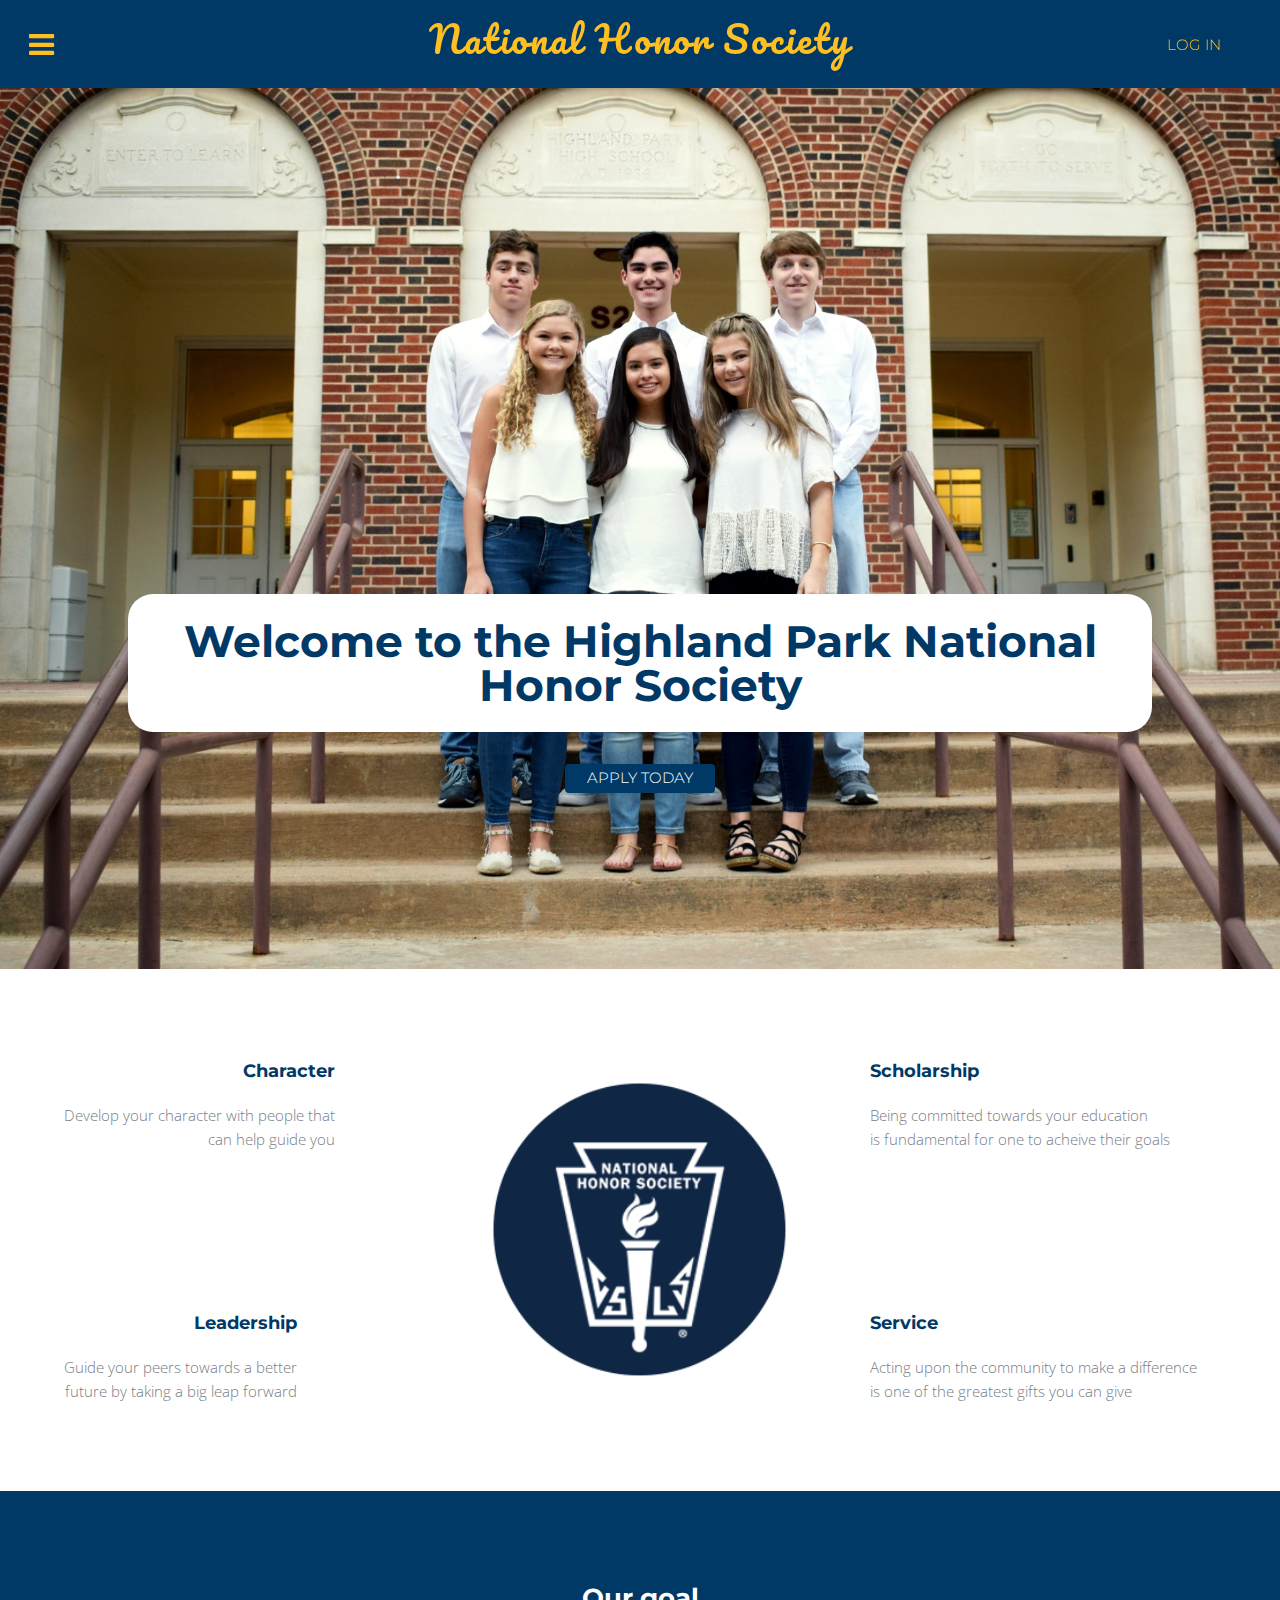
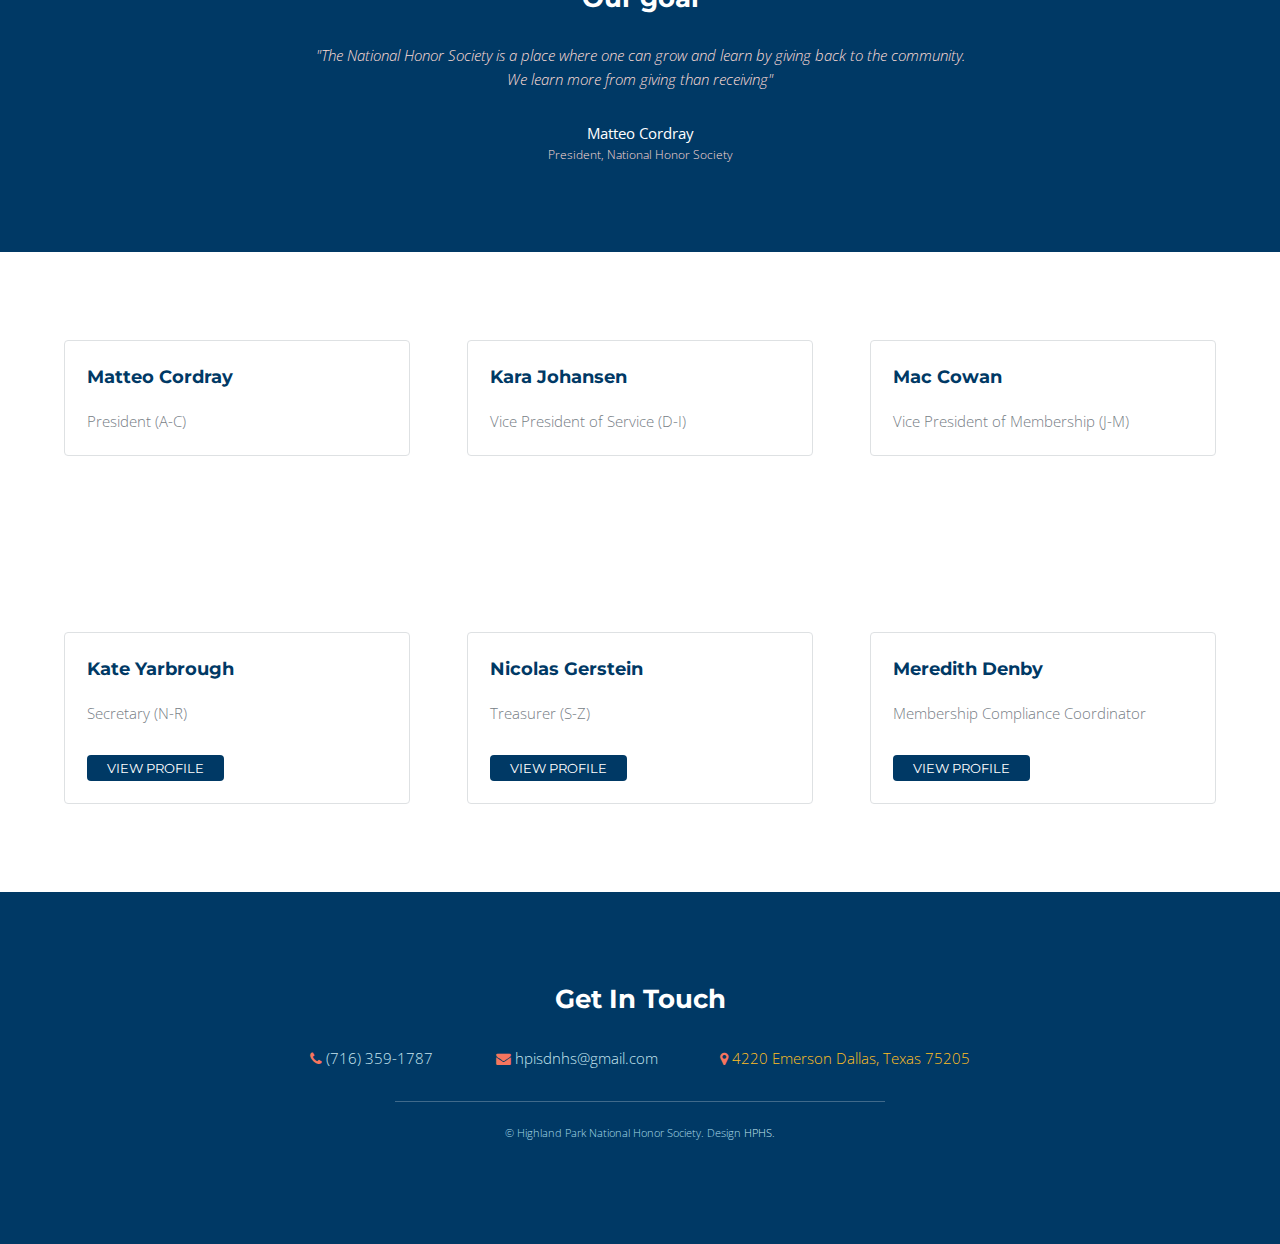
==== index.html @ ef012a4d "Button fix 2" ====
<!DOCTYPE HTML>
<!--
	Intensify by TEMPLATED
	templated.co @templatedco
	Released for free under the Creative Commons Attribution 3.0 license (templated.co/license)
-->
<html>
	<head>
		<title>HPISD NHS</title>
		<meta charset="utf-8" />
		<meta name="viewport" content="width=device-width, initial-scale=1" />
		<link rel="stylesheet" href="assets/css/main.css" />
	</head>
	<body>

		<!-- Header -->
			<header id="header">
				<nav class="left">
					<a href="#menu"><span>Menu</span></a>
				</nav>
				<a href="index.html" class="logo">National Honor Society</a>
				<nav class="right">
					<a href="#" class="button alt">Log in</a>
				</nav>
			</header>

		<!-- Menu -->
			<nav id="menu">
				<ul class="links">
					<li><a href="index.html">Home</a></li>
					<li><a href="#">Calendar</a></li>
					<li><a href="#">Forms</a></li>
					<li><a href="#">Contact</a></li>
					<li><a href="#">My Profile</a></li>
				</ul>
				<ul class="actions vertical">
					<li><a href="#" class="button fit">Login</a></li>
				</ul>
			</nav>

		<!-- Banner -->
			<section id="banner">
				<div class="content">
					<h1 id="title2">Welcome to the Highland Park National Honor Society</h1>
					<p></p>
					<ul class="actions">
						<li><a href="#one" class="button scrolly">Apply today</a></li>
					</ul>
				</div>
			</section>

		<!-- One -->
			<section id="one" class="wrapper">
				<div class="inner flex flex-3">
					<div class="flex-item left">
						<div>
							<h3>Character</h3>
							<p>Develop your character with people that<br />can help guide you</p>
						</div>
						<div>
							<h3>Leadership</h3>
							<p>Guide your peers towards a better<br /> future by taking a big leap forward</p>
						</div>
					</div>
					<div class="flex-item image fit round">
						<img src="images/logo.png" alt="logo" />
					</div>
					<div class="flex-item right">
						<div>
							<h3>Scholarship</h3>
							<p>Being committed towards your education<br /> is fundamental for one to acheive their goals</p>
						</div>
						<div>
							<h3>Service</h3>
							<p>Acting upon the community to make a difference<br /> is one of the greatest gifts you can give</p>
						</div>
					</div>
				</div>
			</section>

		<!-- Two -->
			<section id="two" class="wrapper style1 special">
				<div class="inner">
					<h2>Our goal</h2>
					<figure>
					    <blockquote>
					        "The National Honor Society is a place where one can grow and learn by giving back to the community.<br /> We learn more from giving than receiving"
					    </blockquote>
					    <footer>
					        <cite class="author">Matteo Cordray</cite>
					        <cite class="company">President, National Honor Society</cite>
					    </footer>
					</figure>
				</div>
			</section>

		<!-- Three -->
			<section id="three" class="wrapper">
				<div class="inner flex flex-3">
					<div class="flex-item box">
						<div class="image fit">
							<img src="images/Matteo.jpg" alt="" />
						</div>
						<div class="content">
							<h3>Matteo Cordray</h3>
							<p>President (A-C)</p>
						</div>
					</div>
					<div class="flex-item box">
						<div class="image fit">
							<img src="images/Kara.jpg" alt="" />
						</div>
						<div class="content">
							<h3>Kara Johansen</h3>
							<p>Vice President of Service (D-I)</p>
						</div>
					</div>
					<div class="flex-item box">
						<div class="image fit">
							<img src="images/Mac.jpg" alt="" />
						</div>
						<div class="content">
							<h3>Mac Cowan</h3>
							<p>Vice President of Membership (J-M)</p>
						</div>
					</div>
				</div>
			</section>

			<!-- Four -->
			<section id="three" class="wrapper">
				<div class="inner flex flex-3">
					<div class="flex-item box">
						<div class="image fit">
							<img src="images/Kate.jpg" alt="" />
						</div>
						<div class="content">
							<h3>Kate Yarbrough</h3>
							<p>Secretary (N-R)</p>

							<button id="myBtnKate">View profile</button>

							 <!--Modal Nick-->

								<div id="myModalKate" class="modal">
									 <!--Modal content-->
									<div class="modal-content">

										<div class="modal-header">
											<h2>Kate Yarbrough</h2>
										</div>

										<div class="modal-body">
											<img src="images/Kate.jpg" alt="" class="profilepic" />
											<p>Secretary (N-R)</p>
											<p>The Secretary is in charge of communicating between officers and members and getting the word
											 out when an event is coming up</p>
										</div>

										<div class="modal-footer">
											<ul class="actions">
												<li><span class="icon fa-phone"></span> <a href="#">(972) 741-9509</a></li>
												<li><span class="icon fa-envelope"></span> <a href="#">kate.yarbrough@stu.hpisd.org</a></li>
											</ul>
										</div>

										</div>
								</div>
						</div>
					</div>
					<div class="flex-item box">
						<div class="image fit">
							<img src="images/Nick.jpg" alt="" />
						</div>
						<div class="content">
							<h3>Nicolas Gerstein</h3>
							<p>Treasurer (S-Z)</p>

							<button id="myBtnNick">View profile</button>

							 <!--Modal Nick-->

								<div id="myModalNick" class="modal">
									 <!--Modal content-->
									<div class="modal-content">

										<div class="modal-header">
											<button id="closeNick" style="float: right;">X</button>
											<h2 style="float:left;">Nick Gerstein</h2>
										</div>

										<div class="modal-body">
											<img src="images/Nick.jpg" alt="" class="profilepic" />
											<p>Treasurer (S-Z)</p>
											<p>The Treasurer is in charge of the Spring Service Project, as well as overseeing
											 and managing the NHS chapter's budget and bank account.</p>
										</div>

										<div class="modal-footer">
											<ul class="actions">
												<li><span class="icon fa-phone"></span> <a href="#">(214) 830-7515</a></li>
												<li><span class="icon fa-envelope"></span> <a href="#">ngerstein@gmail.com</a></li>
											</ul>
										</div>

										</div>
								</div>
						</div>
					</div>
					<div class="flex-item box">
						<div class="image fit">
							<img src="images/Meredith.jpg" alt=""/>
						</div>
						<div class="content">
							<h3>Meredith Denby</a></h3>
							<p>Membership Compliance Coordinator</p>
							<button id="myBtnMer">View profile</button>

							<!-- Modal Meredith -->

								<div id="myModalMer" class="modal">
									<!-- Modal content -->
									<div class="modal-content">

										<div class="modal-header">
											<h2>Meredith Denby</h2>
										</div>

										<div class="modal-body">
											<img src="images/Meredith.jpg" alt="" class="profilepic" />
											<p>Membership Compliance Coordinator</p>
											<p>The Treasurer is in charge of the Spring Service Project, as well as overseeing
											 and managing the NHS chapter's budget and bank account.</p>
										</div>

										<div class="modal-footer">
											<ul class="actions">
												<li><span class="icon fa-phone"></span> <a href="#">(214) 830-7515</a></li>
												<li><span class="icon fa-envelope"></span> <a href="#">ngerstein@gmail.com</a></li>
											</ul>
										</div>

										</div>
								</div>
						</div>
					</div>
				</div>
			</section>

		<!-- Footer -->
			<footer id="footer">
				<div class="inner">
					<h2>Get In Touch</h2>
					<ul class="actions">
						<li><span class="icon fa-phone"></span> <a href="#">(716) 359-1787</a></li>
						<li><span class="icon fa-envelope"></span> <a href="mailto:hpisdnhs@gmail.com">hpisdnhs@gmail.com</a></li>
						<li><span class="icon fa-map-marker"></span> 4220 Emerson  Dallas, Texas  75205</li>
					</ul>
				</div>
				<div class="copyright">
					&copy; Highland Park National Honor Society. Design <a href="https://hs.hpisd.org">HPHS</a>.
				</div>
			</footer>

		<!-- Scripts -->
			<script src="assets/js/jquery.min.js"></script>
			<script src="assets/js/jquery.scrolly.min.js"></script>
			<script src="assets/js/skel.min.js"></script>
			<script src="assets/js/util.js"></script>
			<script src="assets/js/main.js"></script>
			<script src="assets/js/button.js"></script>


	</body>
</html>
---- assets/css/main.css ----
@charset "UTF-8";
@import url(font-awesome.min.css);
@import "https://fonts.googleapis.com/css?family=Montserrat:700|Open+Sans:300,400|Pacifico";

/*
	Intensify by TEMPLATED
	templated.co @templatedco
	Released for free under the Creative Commons Attribution 3.0 license (templated.co/license)
*/

/* Reset */

	html, body, div, span, applet, object, iframe, h1, h2, h3, h4, h5, h6, p, blockquote, pre, a, abbr, acronym, address, big, cite, code, del, dfn, em, img, ins, kbd, q, s, samp, small, strike, strong, sub, sup, tt, var, b, u, i, center, dl, dt, dd, ol, ul, li, fieldset, form, label, legend, table, caption, tbody, tfoot, thead, tr, th, td, article, aside, canvas, details, embed, figure, figcaption, footer, header, hgroup, menu, nav, output, ruby, section, summary, time, mark, audio, video {
		margin: 0;
		padding: 0;
		border: 0;
		font-size: 100%;
		font: inherit;
		vertical-align: baseline;
	}

	article, aside, details, figcaption, figure, footer, header, hgroup, menu, nav, section {
		display: block;
	}

	body {
		line-height: 1;
	}

	ol, ul {
		list-style: none;
	}

	blockquote, q {
		quotes: none;
	}

	blockquote:before, blockquote:after, q:before, q:after {
		content: '';
		content: none;
	}

	table {
		border-collapse: collapse;
		border-spacing: 0;
	}

	body {
		-webkit-text-size-adjust: none;
	}

/* Box Model */

	*, *:before, *:after {
		-moz-box-sizing: border-box;
		-webkit-box-sizing: border-box;
		box-sizing: border-box;
	}

/* Containers */

	.container {
		margin-left: auto;
		margin-right: auto;
	}

	.container.\31 25\25 {
		width: 100%;
		max-width: 100em;
		min-width: 80em;
	}

	.container.\37 5\25 {
		width: 60em;
	}

	.container.\35 0\25 {
		width: 40em;
	}

	.container.\32 5\25 {
		width: 20em;
	}

	.container {
		width: 80em;
	}

	@media screen and (max-width: 1680px) {

		.container.\31 25\25 {
			width: 100%;
			max-width: 100em;
			min-width: 80em;
		}

		.container.\37 5\25 {
			width: 60em;
		}

		.container.\35 0\25 {
			width: 40em;
		}

		.container.\32 5\25 {
			width: 20em;
		}

		.container {
			width: 80em;
		}

	}

	@media screen and (max-width: 1280px) {

		.container.\31 25\25 {
			width: 100%;
			max-width: 81.25em;
			min-width: 65em;
		}

		.container.\37 5\25 {
			width: 48.75em;
		}

		.container.\35 0\25 {
			width: 32.5em;
		}

		.container.\32 5\25 {
			width: 16.25em;
		}

		.container {
			width: 65em;
		}

	}

	@media screen and (max-width: 980px) {

		.container.\31 25\25 {
			width: 100%;
			max-width: 112.5%;
			min-width: 90%;
		}

		.container.\37 5\25 {
			width: 67.5%;
		}

		.container.\35 0\25 {
			width: 45%;
		}

		.container.\32 5\25 {
			width: 22.5%;
		}

		.container {
			width: 90%;
		}

	}

	@media screen and (max-width: 736px) {

		.container.\31 25\25 {
			width: 100%;
			max-width: 112.5%;
			min-width: 90%;
		}

		.container.\37 5\25 {
			width: 67.5%;
		}

		.container.\35 0\25 {
			width: 45%;
		}

		.container.\32 5\25 {
			width: 22.5%;
		}

		.container {
			width: 90% !important;
		}

	}

	@media screen and (max-width: 480px) {

		.container.\31 25\25 {
			width: 100%;
			max-width: 112.5%;
			min-width: 90%;
		}

		.container.\37 5\25 {
			width: 67.5%;
		}

		.container.\35 0\25 {
			width: 45%;
		}

		.container.\32 5\25 {
			width: 22.5%;
		}

		.container {
			width: 90% !important;
		}

	}

/* Grid */

	.row {
		border-bottom: solid 1px transparent;
		-moz-box-sizing: border-box;
		-webkit-box-sizing: border-box;
		box-sizing: border-box;
	}

	.row > * {
		float: left;
		-moz-box-sizing: border-box;
		-webkit-box-sizing: border-box;
		box-sizing: border-box;
	}

	.row:after, .row:before {
		content: '';
		display: block;
		clear: both;
		height: 0;
	}

	.row.uniform > * > :first-child {
		margin-top: 0;
	}

	.row.uniform > * > :last-child {
		margin-bottom: 0;
	}

	.row.\30 \25 > * {
		padding: 0 0 0 0em;
	}

	.row.\30 \25 {
		margin: 0 0 -1px 0em;
	}

	.row.uniform.\30 \25 > * {
		padding: 0em 0 0 0em;
	}

	.row.uniform.\30 \25 {
		margin: 0em 0 -1px 0em;
	}

	.row > * {
		padding: 0 0 0 2em;
	}

	.row {
		margin: 0 0 -1px -2em;
	}

	.row.uniform > * {
		padding: 2em 0 0 2em;
	}

	.row.uniform {
		margin: -2em 0 -1px -2em;
	}

	.row.\32 00\25 > * {
		padding: 0 0 0 4em;
	}

	.row.\32 00\25 {
		margin: 0 0 -1px -4em;
	}

	.row.uniform.\32 00\25 > * {
		padding: 4em 0 0 4em;
	}

	.row.uniform.\32 00\25 {
		margin: -4em 0 -1px -4em;
	}

	.row.\31 50\25 > * {
		padding: 0 0 0 3em;
	}

	.row.\31 50\25 {
		margin: 0 0 -1px -3em;
	}

	.row.uniform.\31 50\25 > * {
		padding: 3em 0 0 3em;
	}

	.row.uniform.\31 50\25 {
		margin: -3em 0 -1px -3em;
	}

	.row.\35 0\25 > * {
		padding: 0 0 0 1em;
	}

	.row.\35 0\25 {
		margin: 0 0 -1px -1em;
	}

	.row.uniform.\35 0\25 > * {
		padding: 1em 0 0 1em;
	}

	.row.uniform.\35 0\25 {
		margin: -1em 0 -1px -1em;
	}

	.row.\32 5\25 > * {
		padding: 0 0 0 0.5em;
	}

	.row.\32 5\25 {
		margin: 0 0 -1px -0.5em;
	}

	.row.uniform.\32 5\25 > * {
		padding: 0.5em 0 0 0.5em;
	}

	.row.uniform.\32 5\25 {
		margin: -0.5em 0 -1px -0.5em;
	}

	.\31 2u, .\31 2u\24 {
		width: 100%;
		clear: none;
		margin-left: 0;
	}

	.\31 1u, .\31 1u\24 {
		width: 91.6666666667%;
		clear: none;
		margin-left: 0;
	}

	.\31 0u, .\31 0u\24 {
		width: 83.3333333333%;
		clear: none;
		margin-left: 0;
	}

	.\39 u, .\39 u\24 {
		width: 75%;
		clear: none;
		margin-left: 0;
	}

	.\38 u, .\38 u\24 {
		width: 66.6666666667%;
		clear: none;
		margin-left: 0;
	}

	.\37 u, .\37 u\24 {
		width: 58.3333333333%;
		clear: none;
		margin-left: 0;
	}

	.\36 u, .\36 u\24 {
		width: 50%;
		clear: none;
		margin-left: 0;
	}

	.\35 u, .\35 u\24 {
		width: 41.6666666667%;
		clear: none;
		margin-left: 0;
	}

	.\34 u, .\34 u\24 {
		width: 33.3333333333%;
		clear: none;
		margin-left: 0;
	}

	.\33 u, .\33 u\24 {
		width: 25%;
		clear: none;
		margin-left: 0;
	}

	.\32 u, .\32 u\24 {
		width: 16.6666666667%;
		clear: none;
		margin-left: 0;
	}

	.\31 u, .\31 u\24 {
		width: 8.3333333333%;
		clear: none;
		margin-left: 0;
	}

	.\31 2u\24 + *,
	.\31 1u\24 + *,
	.\31 0u\24 + *,
	.\39 u\24 + *,
	.\38 u\24 + *,
	.\37 u\24 + *,
	.\36 u\24 + *,
	.\35 u\24 + *,
	.\34 u\24 + *,
	.\33 u\24 + *,
	.\32 u\24 + *,
	.\31 u\24 + * {
		clear: left;
	}

	.\-11u {
		margin-left: 91.66667%;
	}

	.\-10u {
		margin-left: 83.33333%;
	}

	.\-9u {
		margin-left: 75%;
	}

	.\-8u {
		margin-left: 66.66667%;
	}

	.\-7u {
		margin-left: 58.33333%;
	}

	.\-6u {
		margin-left: 50%;
	}

	.\-5u {
		margin-left: 41.66667%;
	}

	.\-4u {
		margin-left: 33.33333%;
	}

	.\-3u {
		margin-left: 25%;
	}

	.\-2u {
		margin-left: 16.66667%;
	}

	.\-1u {
		margin-left: 8.33333%;
	}

	@media screen and (max-width: 1680px) {

		.row > * {
			padding: 0 0 0 2em;
		}

		.row {
			margin: 0 0 -1px -2em;
		}

		.row.uniform > * {
			padding: 2em 0 0 2em;
		}

		.row.uniform {
			margin: -2em 0 -1px -2em;
		}

		.row.\32 00\25 > * {
			padding: 0 0 0 4em;
		}

		.row.\32 00\25 {
			margin: 0 0 -1px -4em;
		}

		.row.uniform.\32 00\25 > * {
			padding: 4em 0 0 4em;
		}

		.row.uniform.\32 00\25 {
			margin: -4em 0 -1px -4em;
		}

		.row.\31 50\25 > * {
			padding: 0 0 0 3em;
		}

		.row.\31 50\25 {
			margin: 0 0 -1px -3em;
		}

		.row.uniform.\31 50\25 > * {
			padding: 3em 0 0 3em;
		}

		.row.uniform.\31 50\25 {
			margin: -3em 0 -1px -3em;
		}

		.row.\35 0\25 > * {
			padding: 0 0 0 1em;
		}

		.row.\35 0\25 {
			margin: 0 0 -1px -1em;
		}

		.row.uniform.\35 0\25 > * {
			padding: 1em 0 0 1em;
		}

		.row.uniform.\35 0\25 {
			margin: -1em 0 -1px -1em;
		}

		.row.\32 5\25 > * {
			padding: 0 0 0 0.5em;
		}

		.row.\32 5\25 {
			margin: 0 0 -1px -0.5em;
		}

		.row.uniform.\32 5\25 > * {
			padding: 0.5em 0 0 0.5em;
		}

		.row.uniform.\32 5\25 {
			margin: -0.5em 0 -1px -0.5em;
		}

		.\31 2u\28xlarge\29, .\31 2u\24\28xlarge\29 {
			width: 100%;
			clear: none;
			margin-left: 0;
		}

		.\31 1u\28xlarge\29, .\31 1u\24\28xlarge\29 {
			width: 91.6666666667%;
			clear: none;
			margin-left: 0;
		}

		.\31 0u\28xlarge\29, .\31 0u\24\28xlarge\29 {
			width: 83.3333333333%;
			clear: none;
			margin-left: 0;
		}

		.\39 u\28xlarge\29, .\39 u\24\28xlarge\29 {
			width: 75%;
			clear: none;
			margin-left: 0;
		}

		.\38 u\28xlarge\29, .\38 u\24\28xlarge\29 {
			width: 66.6666666667%;
			clear: none;
			margin-left: 0;
		}

		.\37 u\28xlarge\29, .\37 u\24\28xlarge\29 {
			width: 58.3333333333%;
			clear: none;
			margin-left: 0;
		}

		.\36 u\28xlarge\29, .\36 u\24\28xlarge\29 {
			width: 50%;
			clear: none;
			margin-left: 0;
		}

		.\35 u\28xlarge\29, .\35 u\24\28xlarge\29 {
			width: 41.6666666667%;
			clear: none;
			margin-left: 0;
		}

		.\34 u\28xlarge\29, .\34 u\24\28xlarge\29 {
			width: 33.3333333333%;
			clear: none;
			margin-left: 0;
		}

		.\33 u\28xlarge\29, .\33 u\24\28xlarge\29 {
			width: 25%;
			clear: none;
			margin-left: 0;
		}

		.\32 u\28xlarge\29, .\32 u\24\28xlarge\29 {
			width: 16.6666666667%;
			clear: none;
			margin-left: 0;
		}

		.\31 u\28xlarge\29, .\31 u\24\28xlarge\29 {
			width: 8.3333333333%;
			clear: none;
			margin-left: 0;
		}

		.\31 2u\24\28xlarge\29 + *,
		.\31 1u\24\28xlarge\29 + *,
		.\31 0u\24\28xlarge\29 + *,
		.\39 u\24\28xlarge\29 + *,
		.\38 u\24\28xlarge\29 + *,
		.\37 u\24\28xlarge\29 + *,
		.\36 u\24\28xlarge\29 + *,
		.\35 u\24\28xlarge\29 + *,
		.\34 u\24\28xlarge\29 + *,
		.\33 u\24\28xlarge\29 + *,
		.\32 u\24\28xlarge\29 + *,
		.\31 u\24\28xlarge\29 + * {
			clear: left;
		}

		.\-11u\28xlarge\29 {
			margin-left: 91.66667%;
		}

		.\-10u\28xlarge\29 {
			margin-left: 83.33333%;
		}

		.\-9u\28xlarge\29 {
			margin-left: 75%;
		}

		.\-8u\28xlarge\29 {
			margin-left: 66.66667%;
		}

		.\-7u\28xlarge\29 {
			margin-left: 58.33333%;
		}

		.\-6u\28xlarge\29 {
			margin-left: 50%;
		}

		.\-5u\28xlarge\29 {
			margin-left: 41.66667%;
		}

		.\-4u\28xlarge\29 {
			margin-left: 33.33333%;
		}

		.\-3u\28xlarge\29 {
			margin-left: 25%;
		}

		.\-2u\28xlarge\29 {
			margin-left: 16.66667%;
		}

		.\-1u\28xlarge\29 {
			margin-left: 8.33333%;
		}

	}

	@media screen and (max-width: 1280px) {

		.row > * {
			padding: 0 0 0 1.5em;
		}

		.row {
			margin: 0 0 -1px -1.5em;
		}

		.row.uniform > * {
			padding: 1.5em 0 0 1.5em;
		}

		.row.uniform {
			margin: -1.5em 0 -1px -1.5em;
		}

		.row.\32 00\25 > * {
			padding: 0 0 0 3em;
		}

		.row.\32 00\25 {
			margin: 0 0 -1px -3em;
		}

		.row.uniform.\32 00\25 > * {
			padding: 3em 0 0 3em;
		}

		.row.uniform.\32 00\25 {
			margin: -3em 0 -1px -3em;
		}

		.row.\31 50\25 > * {
			padding: 0 0 0 2.25em;
		}

		.row.\31 50\25 {
			margin: 0 0 -1px -2.25em;
		}

		.row.uniform.\31 50\25 > * {
			padding: 2.25em 0 0 2.25em;
		}

		.row.uniform.\31 50\25 {
			margin: -2.25em 0 -1px -2.25em;
		}

		.row.\35 0\25 > * {
			padding: 0 0 0 0.75em;
		}

		.row.\35 0\25 {
			margin: 0 0 -1px -0.75em;
		}

		.row.uniform.\35 0\25 > * {
			padding: 0.75em 0 0 0.75em;
		}

		.row.uniform.\35 0\25 {
			margin: -0.75em 0 -1px -0.75em;
		}

		.row.\32 5\25 > * {
			padding: 0 0 0 0.375em;
		}

		.row.\32 5\25 {
			margin: 0 0 -1px -0.375em;
		}

		.row.uniform.\32 5\25 > * {
			padding: 0.375em 0 0 0.375em;
		}

		.row.uniform.\32 5\25 {
			margin: -0.375em 0 -1px -0.375em;
		}

		.\31 2u\28large\29, .\31 2u\24\28large\29 {
			width: 100%;
			clear: none;
			margin-left: 0;
		}

		.\31 1u\28large\29, .\31 1u\24\28large\29 {
			width: 91.6666666667%;
			clear: none;
			margin-left: 0;
		}

		.\31 0u\28large\29, .\31 0u\24\28large\29 {
			width: 83.3333333333%;
			clear: none;
			margin-left: 0;
		}

		.\39 u\28large\29, .\39 u\24\28large\29 {
			width: 75%;
			clear: none;
			margin-left: 0;
		}

		.\38 u\28large\29, .\38 u\24\28large\29 {
			width: 66.6666666667%;
			clear: none;
			margin-left: 0;
		}

		.\37 u\28large\29, .\37 u\24\28large\29 {
			width: 58.3333333333%;
			clear: none;
			margin-left: 0;
		}

		.\36 u\28large\29, .\36 u\24\28large\29 {
			width: 50%;
			clear: none;
			margin-left: 0;
		}

		.\35 u\28large\29, .\35 u\24\28large\29 {
			width: 41.6666666667%;
			clear: none;
			margin-left: 0;
		}

		.\34 u\28large\29, .\34 u\24\28large\29 {
			width: 33.3333333333%;
			clear: none;
			margin-left: 0;
		}

		.\33 u\28large\29, .\33 u\24\28large\29 {
			width: 25%;
			clear: none;
			margin-left: 0;
		}

		.\32 u\28large\29, .\32 u\24\28large\29 {
			width: 16.6666666667%;
			clear: none;
			margin-left: 0;
		}

		.\31 u\28large\29, .\31 u\24\28large\29 {
			width: 8.3333333333%;
			clear: none;
			margin-left: 0;
		}

		.\31 2u\24\28large\29 + *,
		.\31 1u\24\28large\29 + *,
		.\31 0u\24\28large\29 + *,
		.\39 u\24\28large\29 + *,
		.\38 u\24\28large\29 + *,
		.\37 u\24\28large\29 + *,
		.\36 u\24\28large\29 + *,
		.\35 u\24\28large\29 + *,
		.\34 u\24\28large\29 + *,
		.\33 u\24\28large\29 + *,
		.\32 u\24\28large\29 + *,
		.\31 u\24\28large\29 + * {
			clear: left;
		}

		.\-11u\28large\29 {
			margin-left: 91.66667%;
		}

		.\-10u\28large\29 {
			margin-left: 83.33333%;
		}

		.\-9u\28large\29 {
			margin-left: 75%;
		}

		.\-8u\28large\29 {
			margin-left: 66.66667%;
		}

		.\-7u\28large\29 {
			margin-left: 58.33333%;
		}

		.\-6u\28large\29 {
			margin-left: 50%;
		}

		.\-5u\28large\29 {
			margin-left: 41.66667%;
		}

		.\-4u\28large\29 {
			margin-left: 33.33333%;
		}

		.\-3u\28large\29 {
			margin-left: 25%;
		}

		.\-2u\28large\29 {
			margin-left: 16.66667%;
		}

		.\-1u\28large\29 {
			margin-left: 8.33333%;
		}

	}

	@media screen and (max-width: 980px) {

		.row > * {
			padding: 0 0 0 1.5em;
		}

		.row {
			margin: 0 0 -1px -1.5em;
		}

		.row.uniform > * {
			padding: 1.5em 0 0 1.5em;
		}

		.row.uniform {
			margin: -1.5em 0 -1px -1.5em;
		}

		.row.\32 00\25 > * {
			padding: 0 0 0 3em;
		}

		.row.\32 00\25 {
			margin: 0 0 -1px -3em;
		}

		.row.uniform.\32 00\25 > * {
			padding: 3em 0 0 3em;
		}

		.row.uniform.\32 00\25 {
			margin: -3em 0 -1px -3em;
		}

		.row.\31 50\25 > * {
			padding: 0 0 0 2.25em;
		}

		.row.\31 50\25 {
			margin: 0 0 -1px -2.25em;
		}

		.row.uniform.\31 50\25 > * {
			padding: 2.25em 0 0 2.25em;
		}

		.row.uniform.\31 50\25 {
			margin: -2.25em 0 -1px -2.25em;
		}

		.row.\35 0\25 > * {
			padding: 0 0 0 0.75em;
		}

		.row.\35 0\25 {
			margin: 0 0 -1px -0.75em;
		}

		.row.uniform.\35 0\25 > * {
			padding: 0.75em 0 0 0.75em;
		}

		.row.uniform.\35 0\25 {
			margin: -0.75em 0 -1px -0.75em;
		}

		.row.\32 5\25 > * {
			padding: 0 0 0 0.375em;
		}

		.row.\32 5\25 {
			margin: 0 0 -1px -0.375em;
		}

		.row.uniform.\32 5\25 > * {
			padding: 0.375em 0 0 0.375em;
		}

		.row.uniform.\32 5\25 {
			margin: -0.375em 0 -1px -0.375em;
		}

		.\31 2u\28medium\29, .\31 2u\24\28medium\29 {
			width: 100%;
			clear: none;
			margin-left: 0;
		}

		.\31 1u\28medium\29, .\31 1u\24\28medium\29 {
			width: 91.6666666667%;
			clear: none;
			margin-left: 0;
		}

		.\31 0u\28medium\29, .\31 0u\24\28medium\29 {
			width: 83.3333333333%;
			clear: none;
			margin-left: 0;
		}

		.\39 u\28medium\29, .\39 u\24\28medium\29 {
			width: 75%;
			clear: none;
			margin-left: 0;
		}

		.\38 u\28medium\29, .\38 u\24\28medium\29 {
			width: 66.6666666667%;
			clear: none;
			margin-left: 0;
		}

		.\37 u\28medium\29, .\37 u\24\28medium\29 {
			width: 58.3333333333%;
			clear: none;
			margin-left: 0;
		}

		.\36 u\28medium\29, .\36 u\24\28medium\29 {
			width: 50%;
			clear: none;
			margin-left: 0;
		}

		.\35 u\28medium\29, .\35 u\24\28medium\29 {
			width: 41.6666666667%;
			clear: none;
			margin-left: 0;
		}

		.\34 u\28medium\29, .\34 u\24\28medium\29 {
			width: 33.3333333333%;
			clear: none;
			margin-left: 0;
		}

		.\33 u\28medium\29, .\33 u\24\28medium\29 {
			width: 25%;
			clear: none;
			margin-left: 0;
		}

		.\32 u\28medium\29, .\32 u\24\28medium\29 {
			width: 16.6666666667%;
			clear: none;
			margin-left: 0;
		}

		.\31 u\28medium\29, .\31 u\24\28medium\29 {
			width: 8.3333333333%;
			clear: none;
			margin-left: 0;
		}

		.\31 2u\24\28medium\29 + *,
		.\31 1u\24\28medium\29 + *,
		.\31 0u\24\28medium\29 + *,
		.\39 u\24\28medium\29 + *,
		.\38 u\24\28medium\29 + *,
		.\37 u\24\28medium\29 + *,
		.\36 u\24\28medium\29 + *,
		.\35 u\24\28medium\29 + *,
		.\34 u\24\28medium\29 + *,
		.\33 u\24\28medium\29 + *,
		.\32 u\24\28medium\29 + *,
		.\31 u\24\28medium\29 + * {
			clear: left;
		}

		.\-11u\28medium\29 {
			margin-left: 91.66667%;
		}

		.\-10u\28medium\29 {
			margin-left: 83.33333%;
		}

		.\-9u\28medium\29 {
			margin-left: 75%;
		}

		.\-8u\28medium\29 {
			margin-left: 66.66667%;
		}

		.\-7u\28medium\29 {
			margin-left: 58.33333%;
		}

		.\-6u\28medium\29 {
			margin-left: 50%;
		}

		.\-5u\28medium\29 {
			margin-left: 41.66667%;
		}

		.\-4u\28medium\29 {
			margin-left: 33.33333%;
		}

		.\-3u\28medium\29 {
			margin-left: 25%;
		}

		.\-2u\28medium\29 {
			margin-left: 16.66667%;
		}

		.\-1u\28medium\29 {
			margin-left: 8.33333%;
		}

	}

	@media screen and (max-width: 736px) {

		.row > * {
			padding: 0 0 0 1.25em;
		}

		.row {
			margin: 0 0 -1px -1.25em;
		}

		.row.uniform > * {
			padding: 1.25em 0 0 1.25em;
		}

		.row.uniform {
			margin: -1.25em 0 -1px -1.25em;
		}

		.row.\32 00\25 > * {
			padding: 0 0 0 2.5em;
		}

		.row.\32 00\25 {
			margin: 0 0 -1px -2.5em;
		}

		.row.uniform.\32 00\25 > * {
			padding: 2.5em 0 0 2.5em;
		}

		.row.uniform.\32 00\25 {
			margin: -2.5em 0 -1px -2.5em;
		}

		.row.\31 50\25 > * {
			padding: 0 0 0 1.875em;
		}

		.row.\31 50\25 {
			margin: 0 0 -1px -1.875em;
		}

		.row.uniform.\31 50\25 > * {
			padding: 1.875em 0 0 1.875em;
		}

		.row.uniform.\31 50\25 {
			margin: -1.875em 0 -1px -1.875em;
		}

		.row.\35 0\25 > * {
			padding: 0 0 0 0.625em;
		}

		.row.\35 0\25 {
			margin: 0 0 -1px -0.625em;
		}

		.row.uniform.\35 0\25 > * {
			padding: 0.625em 0 0 0.625em;
		}

		.row.uniform.\35 0\25 {
			margin: -0.625em 0 -1px -0.625em;
		}

		.row.\32 5\25 > * {
			padding: 0 0 0 0.3125em;
		}

		.row.\32 5\25 {
			margin: 0 0 -1px -0.3125em;
		}

		.row.uniform.\32 5\25 > * {
			padding: 0.3125em 0 0 0.3125em;
		}

		.row.uniform.\32 5\25 {
			margin: -0.3125em 0 -1px -0.3125em;
		}

		.\31 2u\28small\29, .\31 2u\24\28small\29 {
			width: 100%;
			clear: none;
			margin-left: 0;
		}

		.\31 1u\28small\29, .\31 1u\24\28small\29 {
			width: 91.6666666667%;
			clear: none;
			margin-left: 0;
		}

		.\31 0u\28small\29, .\31 0u\24\28small\29 {
			width: 83.3333333333%;
			clear: none;
			margin-left: 0;
		}

		.\39 u\28small\29, .\39 u\24\28small\29 {
			width: 75%;
			clear: none;
			margin-left: 0;
		}

		.\38 u\28small\29, .\38 u\24\28small\29 {
			width: 66.6666666667%;
			clear: none;
			margin-left: 0;
		}

		.\37 u\28small\29, .\37 u\24\28small\29 {
			width: 58.3333333333%;
			clear: none;
			margin-left: 0;
		}

		.\36 u\28small\29, .\36 u\24\28small\29 {
			width: 50%;
			clear: none;
			margin-left: 0;
		}

		.\35 u\28small\29, .\35 u\24\28small\29 {
			width: 41.6666666667%;
			clear: none;
			margin-left: 0;
		}

		.\34 u\28small\29, .\34 u\24\28small\29 {
			width: 33.3333333333%;
			clear: none;
			margin-left: 0;
		}

		.\33 u\28small\29, .\33 u\24\28small\29 {
			width: 25%;
			clear: none;
			margin-left: 0;
		}

		.\32 u\28small\29, .\32 u\24\28small\29 {
			width: 16.6666666667%;
			clear: none;
			margin-left: 0;
		}

		.\31 u\28small\29, .\31 u\24\28small\29 {
			width: 8.3333333333%;
			clear: none;
			margin-left: 0;
		}

		.\31 2u\24\28small\29 + *,
		.\31 1u\24\28small\29 + *,
		.\31 0u\24\28small\29 + *,
		.\39 u\24\28small\29 + *,
		.\38 u\24\28small\29 + *,
		.\37 u\24\28small\29 + *,
		.\36 u\24\28small\29 + *,
		.\35 u\24\28small\29 + *,
		.\34 u\24\28small\29 + *,
		.\33 u\24\28small\29 + *,
		.\32 u\24\28small\29 + *,
		.\31 u\24\28small\29 + * {
			clear: left;
		}

		.\-11u\28small\29 {
			margin-left: 91.66667%;
		}

		.\-10u\28small\29 {
			margin-left: 83.33333%;
		}

		.\-9u\28small\29 {
			margin-left: 75%;
		}

		.\-8u\28small\29 {
			margin-left: 66.66667%;
		}

		.\-7u\28small\29 {
			margin-left: 58.33333%;
		}

		.\-6u\28small\29 {
			margin-left: 50%;
		}

		.\-5u\28small\29 {
			margin-left: 41.66667%;
		}

		.\-4u\28small\29 {
			margin-left: 33.33333%;
		}

		.\-3u\28small\29 {
			margin-left: 25%;
		}

		.\-2u\28small\29 {
			margin-left: 16.66667%;
		}

		.\-1u\28small\29 {
			margin-left: 8.33333%;
		}

	}

	@media screen and (max-width: 480px) {

		.row > * {
			padding: 0 0 0 1.25em;
		}

		.row {
			margin: 0 0 -1px -1.25em;
		}

		.row.uniform > * {
			padding: 1.25em 0 0 1.25em;
		}

		.row.uniform {
			margin: -1.25em 0 -1px -1.25em;
		}

		.row.\32 00\25 > * {
			padding: 0 0 0 2.5em;
		}

		.row.\32 00\25 {
			margin: 0 0 -1px -2.5em;
		}

		.row.uniform.\32 00\25 > * {
			padding: 2.5em 0 0 2.5em;
		}

		.row.uniform.\32 00\25 {
			margin: -2.5em 0 -1px -2.5em;
		}

		.row.\31 50\25 > * {
			padding: 0 0 0 1.875em;
		}

		.row.\31 50\25 {
			margin: 0 0 -1px -1.875em;
		}

		.row.uniform.\31 50\25 > * {
			padding: 1.875em 0 0 1.875em;
		}

		.row.uniform.\31 50\25 {
			margin: -1.875em 0 -1px -1.875em;
		}

		.row.\35 0\25 > * {
			padding: 0 0 0 0.625em;
		}

		.row.\35 0\25 {
			margin: 0 0 -1px -0.625em;
		}

		.row.uniform.\35 0\25 > * {
			padding: 0.625em 0 0 0.625em;
		}

		.row.uniform.\35 0\25 {
			margin: -0.625em 0 -1px -0.625em;
		}

		.row.\32 5\25 > * {
			padding: 0 0 0 0.3125em;
		}

		.row.\32 5\25 {
			margin: 0 0 -1px -0.3125em;
		}

		.row.uniform.\32 5\25 > * {
			padding: 0.3125em 0 0 0.3125em;
		}

		.row.uniform.\32 5\25 {
			margin: -0.3125em 0 -1px -0.3125em;
		}

		.\31 2u\28xsmall\29, .\31 2u\24\28xsmall\29 {
			width: 100%;
			clear: none;
			margin-left: 0;
		}

		.\31 1u\28xsmall\29, .\31 1u\24\28xsmall\29 {
			width: 91.6666666667%;
			clear: none;
			margin-left: 0;
		}

		.\31 0u\28xsmall\29, .\31 0u\24\28xsmall\29 {
			width: 83.3333333333%;
			clear: none;
			margin-left: 0;
		}

		.\39 u\28xsmall\29, .\39 u\24\28xsmall\29 {
			width: 75%;
			clear: none;
			margin-left: 0;
		}

		.\38 u\28xsmall\29, .\38 u\24\28xsmall\29 {
			width: 66.6666666667%;
			clear: none;
			margin-left: 0;
		}

		.\37 u\28xsmall\29, .\37 u\24\28xsmall\29 {
			width: 58.3333333333%;
			clear: none;
			margin-left: 0;
		}

		.\36 u\28xsmall\29, .\36 u\24\28xsmall\29 {
			width: 50%;
			clear: none;
			margin-left: 0;
		}

		.\35 u\28xsmall\29, .\35 u\24\28xsmall\29 {
			width: 41.6666666667%;
			clear: none;
			margin-left: 0;
		}

		.\34 u\28xsmall\29, .\34 u\24\28xsmall\29 {
			width: 33.3333333333%;
			clear: none;
			margin-left: 0;
		}

		.\33 u\28xsmall\29, .\33 u\24\28xsmall\29 {
			width: 25%;
			clear: none;
			margin-left: 0;
		}

		.\32 u\28xsmall\29, .\32 u\24\28xsmall\29 {
			width: 16.6666666667%;
			clear: none;
			margin-left: 0;
		}

		.\31 u\28xsmall\29, .\31 u\24\28xsmall\29 {
			width: 8.3333333333%;
			clear: none;
			margin-left: 0;
		}

		.\31 2u\24\28xsmall\29 + *,
		.\31 1u\24\28xsmall\29 + *,
		.\31 0u\24\28xsmall\29 + *,
		.\39 u\24\28xsmall\29 + *,
		.\38 u\24\28xsmall\29 + *,
		.\37 u\24\28xsmall\29 + *,
		.\36 u\24\28xsmall\29 + *,
		.\35 u\24\28xsmall\29 + *,
		.\34 u\24\28xsmall\29 + *,
		.\33 u\24\28xsmall\29 + *,
		.\32 u\24\28xsmall\29 + *,
		.\31 u\24\28xsmall\29 + * {
			clear: left;
		}

		.\-11u\28xsmall\29 {
			margin-left: 91.66667%;
		}

		.\-10u\28xsmall\29 {
			margin-left: 83.33333%;
		}

		.\-9u\28xsmall\29 {
			margin-left: 75%;
		}

		.\-8u\28xsmall\29 {
			margin-left: 66.66667%;
		}

		.\-7u\28xsmall\29 {
			margin-left: 58.33333%;
		}

		.\-6u\28xsmall\29 {
			margin-left: 50%;
		}

		.\-5u\28xsmall\29 {
			margin-left: 41.66667%;
		}

		.\-4u\28xsmall\29 {
			margin-left: 33.33333%;
		}

		.\-3u\28xsmall\29 {
			margin-left: 25%;
		}

		.\-2u\28xsmall\29 {
			margin-left: 16.66667%;
		}

		.\-1u\28xsmall\29 {
			margin-left: 8.33333%;
		}

	}

/* Basic */

	@-ms-viewport {
		width: device-width;
	}

	body {
		-ms-overflow-style: scrollbar;
	}

	@media screen and (max-width: 480px) {

		html, body {
			min-width: 320px;
		}

	}

	body {
		background: #fff;
	}

		body.is-loading *, body.is-loading *:before, body.is-loading *:after {
			-moz-animation: none !important;
			-webkit-animation: none !important;
			-ms-animation: none !important;
			animation: none !important;
			-moz-transition: none !important;
			-webkit-transition: none !important;
			-ms-transition: none !important;
			transition: none !important;
		}

	.inner {
		margin: 0 auto;
		max-width: 65em;
	}

		@media screen and (max-width: 1280px) {

			.inner {
				max-width: 90%;
			}

		}

		@media screen and (max-width: 980px) {

			.inner {
				max-width: 70%;
			}

		}

		@media screen and (max-width: 736px) {

			.inner {
				max-width: 85%;
			}

		}

/* Type */

	body, input, select, textarea {
		color: #767d85;
		font-family: "Open Sans", Arial, Helvetica, sans-serif;
		font-size: 13pt;
		font-weight: 300;
		line-height: 1.65;
	}

		@media screen and (max-width: 1680px) {

			body, input, select, textarea {
				font-size: 11pt;
			}

		}

		@media screen and (max-width: 1280px) {

			body, input, select, textarea {
				font-size: 11pt;
			}

		}

		@media screen and (max-width: 980px) {

			body, input, select, textarea {
				font-size: 12pt;
			}

		}

		@media screen and (max-width: 736px) {

			body, input, select, textarea {
				font-size: 12pt;
			}

		}

		@media screen and (max-width: 480px) {

			body, input, select, textarea {
				font-size: 12pt;
			}

		}

	a {
		color: #25a2c3;
		text-decoration: underline;
	}

		a:hover {
			text-decoration: none;
		}

	strong, b {
		color: #727a82;
		font-weight: 700;
	}

	em, i {
		font-style: italic;
	}

	p {
		margin: 0 0 2em 0;
	}

	h1, h2, h3, h4, h5, h6 {
		color: #727a82;
		font-weight: 700;
		font-family: "Montserrat", sans-serif;
		line-height: 1.5;
		margin: 0 0 1em 0;
	}

		h1 a, h2 a, h3 a, h4 a, h5 a, h6 a {
			color: inherit;
			text-decoration: none;
		}

	h1 {
		font-size: 2em;
		line-height: 1.3;
	}

	h2 {
		font-size: 1.75em;
	}

	h3 {
		font-size: 1.25em;
	}

	h4 {
		font-size: 1em;
	}

	h5 {
		font-size: 0.9em;
	}

	h6 {
		font-size: 0.7em;
	}

	sub {
		font-size: 0.8em;
		position: relative;
		top: 0.5em;
	}

	sup {
		font-size: 0.8em;
		position: relative;
		top: -0.5em;
	}

	blockquote {
		font-style: italic;
		margin: 0 0 2em 0;
	}

	cite {
		display: block;
	}

		cite.author {
			font-weight: 400;
		}

		cite.company {
			font-size: .8em;
		}

	figure {
		margin: 0 0 2em 0;
	}

	code {
		background: rgba(144, 144, 144, 0.075);
		border-radius: 4px;
		border: solid 1px #dee1e3;
		font-family: "Courier New", monospace;
		font-size: 0.9em;
		margin: 0 0.25em;
		padding: 0.25em 0.65em;
	}

	pre {
		-webkit-overflow-scrolling: touch;
		font-family: "Courier New", monospace;
		font-size: 0.9em;
		margin: 0 0 2em 0;
	}

		pre code {
			display: block;
			line-height: 1.75;
			padding: 1em 1.5em;
			overflow-x: auto;
		}

	hr {
		border: 0;
		border-bottom: solid 1px #dee1e3;
		margin: 2em 0;
	}

		hr.major {
			margin: 3em 0;
		}

	.align-left {
		text-align: left;
	}

	.align-center {
		text-align: center;
	}

	.align-right {
		text-align: right;
	}

/* Section/Article */

	section.special, article.special {
		text-align: center;
	}

	header p {
		color: #bbb;
		position: relative;
		margin: 0 0 1.5em 0;
	}

	header h1 + p {
		font-size: 1.25em;
		margin-top: -1em;
	}

	header h2 + p {
		font-size: 1.25em;
		margin-top: -1em;
	}

	header h3 + p {
		font-size: 1.1em;
		margin-top: -0.8em;
	}

	header h4 + p,
	header h5 + p,
	header h6 + p {
		font-size: 0.9em;
		margin-top: -0.6em;
	}

/* Form */

	form {
		margin: 0 0 2em 0;
	}

	label {
		color: #727a82;
		display: block;
		font-size: 0.9em;
		font-weight: 700;
		margin: 0 0 1em 0;
	}

	input[type="text"],
	input[type="password"],
	input[type="email"],
	input[type="tel"],
	select,
	textarea {
		-moz-appearance: none;
		-webkit-appearance: none;
		-ms-appearance: none;
		appearance: none;
		background: rgba(144, 144, 144, 0.075);
		border-radius: 4px;
		border: none;
		border: solid 1px #dee1e3;
		color: inherit;
		display: block;
		outline: 0;
		padding: 0 1em;
		text-decoration: none;
		width: 100%;
	}

		input[type="text"]:invalid,
		input[type="password"]:invalid,
		input[type="email"]:invalid,
		input[type="tel"]:invalid,
		select:invalid,
		textarea:invalid {
			box-shadow: none;
		}

		input[type="text"]:focus,
		input[type="password"]:focus,
		input[type="email"]:focus,
		input[type="tel"]:focus,
		select:focus,
		textarea:focus {
			border-color: #25a2c3;
			box-shadow: 0 0 0 1px #25a2c3;
		}

	.select-wrapper {
		text-decoration: none;
		display: block;
		position: relative;
	}

		.select-wrapper:before {
			content: "";
			-moz-osx-font-smoothing: grayscale;
			-webkit-font-smoothing: antialiased;
			font-family: FontAwesome;
			font-style: normal;
			font-weight: normal;
			text-transform: none !important;
		}

		.select-wrapper:before {
			color: #dee1e3;
			display: block;
			height: 2.75em;
			line-height: 2.75em;
			pointer-events: none;
			position: absolute;
			right: 0;
			text-align: center;
			top: 0;
			width: 2.75em;
		}

		.select-wrapper select::-ms-expand {
			display: none;
		}

	input[type="text"],
	input[type="password"],
	input[type="email"],
	select {
		height: 3.5em;
		line-height: 3.5em;
	}

	textarea {
		padding: 0.75em 1em;
	}

	input[type="checkbox"],
	input[type="radio"] {
		-moz-appearance: none;
		-webkit-appearance: none;
		-ms-appearance: none;
		appearance: none;
		display: block;
		float: left;
		margin-right: -2em;
		opacity: 0;
		width: 1em;
		z-index: -1;
	}

		input[type="checkbox"] + label,
		input[type="radio"] + label {
			text-decoration: none;
			color: #767d85;
			cursor: pointer;
			display: inline-block;
			font-size: 1em;
			font-weight: 300;
			padding-left: 2.4em;
			padding-right: 0.75em;
			position: relative;
		}

			input[type="checkbox"] + label:before,
			input[type="radio"] + label:before {
				-moz-osx-font-smoothing: grayscale;
				-webkit-font-smoothing: antialiased;
				font-family: FontAwesome;
				font-style: normal;
				font-weight: normal;
				text-transform: none !important;
			}

			input[type="checkbox"] + label:before,
			input[type="radio"] + label:before {
				background: rgba(144, 144, 144, 0.075);
				border-radius: 4px;
				border: solid 1px #dee1e3;
				content: '';
				display: inline-block;
				height: 1.65em;
				left: 0;
				line-height: 1.58125em;
				position: absolute;
				text-align: center;
				top: 0;
				width: 1.65em;
			}

		input[type="checkbox"]:checked + label:before,
		input[type="radio"]:checked + label:before {
			background: #f6755e;
			border-color: #f6755e;
			color: #ffffff;
			content: '\f00c';
		}

		input[type="checkbox"]:focus + label:before,
		input[type="radio"]:focus + label:before {
			border-color: #25a2c3;
			box-shadow: 0 0 0 1px #25a2c3;
		}

	input[type="checkbox"] + label:before {
		border-radius: 4px;
	}

	input[type="radio"] + label:before {
		border-radius: 100%;
	}

	::-webkit-input-placeholder {
		color: #bbb !important;
		opacity: 1.0;
	}

	:-moz-placeholder {
		color: #bbb !important;
		opacity: 1.0;
	}

	::-moz-placeholder {
		color: #bbb !important;
		opacity: 1.0;
	}

	:-ms-input-placeholder {
		color: #bbb !important;
		opacity: 1.0;
	}

	.formerize-placeholder {
		color: #bbb !important;
		opacity: 1.0;
	}

/* Box */

	.box {
		border-radius: 4px;
		border: solid 1px #dee1e3;
		margin-bottom: 2em;
		overflow: hidden;
	}

		.box > :last-child,
		.box > :last-child > :last-child,
		.box > :last-child > :last-child > :last-child {
			margin-bottom: 0;
		}

		.box .image.fit {
			margin: 0;
		}

		.box .content {
			padding: 1.5em;
		}

		.box.alt {
			border: 0;
			border-radius: 0;
			padding: 0;
		}

/* Icon */

	.icon {
		text-decoration: none;
		border-bottom: none;
		position: relative;
	}

		.icon:before {
			-moz-osx-font-smoothing: grayscale;
			-webkit-font-smoothing: antialiased;
			font-family: FontAwesome;
			font-style: normal;
			font-weight: normal;
			text-transform: none !important;
		}

		.icon > .label {
			display: none;
		}

/* Image */

	.image {
		border: 0;
		display: inline-block;
		position: relative;
	}

		.image img {
			display: block;
		}

		.image.left, .image.right {
			max-width: 40%;
		}

			.image.left img, .image.right img {
				width: 100%;
			}

		.image.left {
			float: left;
			padding: 0 1.5em 1em 0;
			top: 0.25em;
		}

		.image.right {
			float: right;
			padding: 0 0 1em 1.5em;
			top: 0.25em;
		}

		.image.fit {
			display: block;
			margin: 0 0 2em 0;
			width: 100%;
		}

			.image.fit img {
				width: 100%;
			}

		.image.round img {
			border-radius: 100%;
		}

		.image.main {
			display: block;
			margin: 0 0 3em 0;
			width: 100%;
		}

			.image.main img {
				width: 100%;
			}

/* List */

	ol {
		list-style: decimal;
		margin: 0 0 2em 0;
		padding-left: 1.25em;
	}

		ol li {
			padding-left: 0.25em;
		}

	ul {
		list-style: disc;
		margin: 0 0 2em 0;
		padding-left: 1em;
	}

		ul li {
			padding-left: 0.5em;
		}

		ul.alt {
			list-style: none;
			padding-left: 0;
		}

			ul.alt li {
				border-top: solid 1px #dee1e3;
				padding: 0.5em 0;
			}

				ul.alt li:first-child {
					border-top: 0;
					padding-top: 0;
				}

		ul.icons {
			cursor: default;
			list-style: none;
			padding-left: 0;
		}

			ul.icons li {
				display: inline-block;
				padding: 0 1em 0 0;
			}

				ul.icons li:last-child {
					padding-right: 0;
				}

				ul.icons li .icon:before {
					font-size: 2em;
				}

		ul.actions {
			cursor: default;
			list-style: none;
			padding-left: 0;
		}

			ul.actions li {
				display: inline-block;
				padding: 0 1em 0 0;
				vertical-align: middle;
			}

				ul.actions li:last-child {
					padding-right: 0;
				}

			ul.actions.small li {
				padding: 0 0.5em 0 0;
			}

			ul.actions.vertical li {
				display: block;
				padding: 1em 0 0 0;
			}

				ul.actions.vertical li:first-child {
					padding-top: 0;
				}

				ul.actions.vertical li > * {
					margin-bottom: 0;
				}

			ul.actions.vertical.small li {
				padding: 0.5em 0 0 0;
			}

				ul.actions.vertical.small li:first-child {
					padding-top: 0;
				}

			ul.actions.fit {
				display: table;
				margin-left: -1em;
				padding: 0;
				table-layout: fixed;
				width: calc(100% + 1em);
			}

				ul.actions.fit li {
					display: table-cell;
					padding: 0 0 0 1em;
				}

					ul.actions.fit li > * {
						margin-bottom: 0;
					}

				ul.actions.fit.small {
					margin-left: -0.5em;
					width: calc(100% + 0.5em);
				}

					ul.actions.fit.small li {
						padding: 0 0 0 0.5em;
					}

			@media screen and (max-width: 480px) {

				ul.actions {
					margin: 0 0 2em 0;
				}

					ul.actions li {
						padding: 1em 0 0 0;
						display: block;
						text-align: center;
						width: 100%;
					}

						ul.actions li:first-child {
							padding-top: 0;
						}

						ul.actions li > * {
							width: 100%;
							margin: 0 !important;
						}

							ul.actions li > *.icon:before {
								margin-left: -2em;
							}

					ul.actions.small li {
						padding: 0.5em 0 0 0;
					}

						ul.actions.small li:first-child {
							padding-top: 0;
						}

			}

	dl {
		margin: 0 0 2em 0;
	}

		dl dt {
			display: block;
			font-weight: 700;
			margin: 0 0 1em 0;
		}

		dl dd {
			margin-left: 2em;
		}

/* Table */

	.table-wrapper {
		-webkit-overflow-scrolling: touch;
		overflow-x: auto;
	}

	table {
		margin: 0 0 2em 0;
		width: 100%;
	}

		table tbody tr {
			border: solid 1px #dee1e3;
			border-left: 0;
			border-right: 0;
		}

			table tbody tr:nth-child(2n + 1) {
				background-color: rgba(144, 144, 144, 0.075);
			}

		table td {
			padding: 0.75em 0.75em;
		}

		table th {
			color: #727a82;
			font-size: 0.9em;
			font-weight: 700;
			padding: 0 0.75em 0.75em 0.75em;
			text-align: left;
		}

		table thead {
			border-bottom: solid 2px #dee1e3;
		}

		table tfoot {
			border-top: solid 2px #dee1e3;
		}

		table.alt {
			border-collapse: separate;
		}

			table.alt tbody tr td {
				border: solid 1px #dee1e3;
				border-left-width: 0;
				border-top-width: 0;
			}

				table.alt tbody tr td:first-child {
					border-left-width: 1px;
				}

			table.alt tbody tr:first-child td {
				border-top-width: 1px;
			}

			table.alt thead {
				border-bottom: 0;
			}

			table.alt tfoot {
				border-top: 0;
			}

/* Button */

	input[type="submit"],
	input[type="reset"],
	input[type="button"],
	button,
	.button {
		-moz-appearance: none;
		-webkit-appearance: none;
		-ms-appearance: none;
		appearance: none;
		-moz-transition: background-color 0.2s ease-in-out, color 0.2s ease-in-out;
		-webkit-transition: background-color 0.2s ease-in-out, color 0.2s ease-in-out;
		-ms-transition: background-color 0.2s ease-in-out, color 0.2s ease-in-out;
		transition: background-color 0.2s ease-in-out, color 0.2s ease-in-out;
		background-color: #003965;
		border-radius: 4px;
		border: 0;
		color: #ffffff;
		cursor: pointer;
		display: inline-block;
		font-family: "Montserrat", sans-serif;
		height: 2em;
		line-height: 2em;
		padding: 0 1.5em;
		text-align: center;
		text-decoration: none;
		white-space: nowrap;
		text-transform: uppercase;
	}

		input[type="submit"]:hover,
		input[type="reset"]:hover,
		input[type="button"]:hover,
		button:hover,
		.button:hover {
			background-color: #f78a76;
		}

		input[type="submit"]:active,
		input[type="reset"]:active,
		input[type="button"]:active,
		button:active,
		.button:active {
			background-color: #f56046;
		}

		input[type="submit"].icon,
		input[type="reset"].icon,
		input[type="button"].icon,
		button.icon,
		.button.icon {
			padding-left: 1.35em;
		}

			input[type="submit"].icon:before,
			input[type="reset"].icon:before,
			input[type="button"].icon:before,
			button.icon:before,
			.button.icon:before {
				margin-right: 0.5em;
			}

		input[type="submit"].fit,
		input[type="reset"].fit,
		input[type="button"].fit,
		button.fit,
		.button.fit {
			display: block;
			margin: 0 0 1em 0;
			width: 100%;
		}

		input[type="submit"].small,
		input[type="reset"].small,
		input[type="button"].small,
		button.small,
		.button.small {
			font-size: 0.8em;
		}

		input[type="submit"].big,
		input[type="reset"].big,
		input[type="button"].big,
		button.big,
		.button.big {
			font-size: 1.35em;
		}

		input[type="submit"].alt,
		input[type="reset"].alt,
		input[type="button"].alt,
		button.alt,
		.button.alt {
			background-color: transparent;
			box-shadow: inset 0 0 0 1px #003965;
			color: #FFBF23 !important;
		}

			input[type="submit"].alt:hover,
			input[type="reset"].alt:hover,
			input[type="button"].alt:hover,
			button.alt:hover,
			.button.alt:hover {
				background-color: rgba(144, 144, 144, 0.075);
			}

			input[type="submit"].alt:active,
			input[type="reset"].alt:active,
			input[type="button"].alt:active,
			button.alt:active,
			.button.alt:active {
				background-color: rgba(144, 144, 144, 0.2);
			}

			input[type="submit"].alt.icon:before,
			input[type="reset"].alt.icon:before,
			input[type="button"].alt.icon:before,
			button.alt.icon:before,
			.button.alt.icon:before {
				color: #bbb;
			}

		input[type="submit"].special,
		input[type="reset"].special,
		input[type="button"].special,
		button.special,
		.button.special {
			background-color: #25a2c3;
			color: #ffffff !important;
		}

			input[type="submit"].special:hover,
			input[type="reset"].special:hover,
			input[type="button"].special:hover,
			button.special:hover,
			.button.special:hover {
				background-color: #2bb3d7;
			}

			input[type="submit"].special:active,
			input[type="reset"].special:active,
			input[type="button"].special:active,
			button.special:active,
			.button.special:active {
				background-color: #2190ae;
			}

		input[type="submit"].disabled, input[type="submit"]:disabled,
		input[type="reset"].disabled,
		input[type="reset"]:disabled,
		input[type="button"].disabled,
		input[type="button"]:disabled,
		button.disabled,
		button:disabled,
		.button.disabled,
		.button:disabled {
			background-color: #767d85 !important;
			box-shadow: inset 0 -0.15em 0 0 rgba(0, 0, 0, 0.15);
			color: #fff !important;
			cursor: default;
			opacity: 0.25;
		}

		@media screen and (max-width: 480px) {

			input[type="submit"],
			input[type="reset"],
			input[type="button"],
			button,
			.button {
				padding: 0;
			}

		}

/* Flex */

	.flex {
		display: -ms-flexbox;
		-ms-flex-wrap: nowrap;
		-ms-flex-pack: justify;
		-ms-flex-align: stretch;
		display: -moz-flex;
		display: -webkit-flex;
		display: -ms-flex;
		display: flex;
		-moz-flex-wrap: nowrap;
		-webkit-flex-wrap: nowrap;
		-ms-flex-wrap: nowrap;
		flex-wrap: nowrap;
		-moz-justify-content: space-between;
		-webkit-justify-content: space-between;
		-ms-justify-content: space-between;
		justify-content: space-between;
		-moz-align-items: stretch;
		-webkit-align-items: stretch;
		-ms-align-items: stretch;
		align-items: stretch;
	}

		.flex.flex-3 .flex-item {
			-ms-flex: 0 1 auto;
			-ms-flex-preferred-size: 30%;
			-moz-flex-basis: 30%;
			-webkit-flex-basis: 30%;
			-ms-flex-basis: 30%;
			flex-basis: 30%;
		}

			.flex.flex-3 .flex-item.left {
				text-align: right;
			}

		@media screen and (max-width: 980px) {

			.flex {
				-ms-flex-wrap: wrap;
				-moz-flex-wrap: wrap;
				-webkit-flex-wrap: wrap;
				-ms-flex-wrap: wrap;
				flex-wrap: wrap;
			}

				.flex.flex-3 .flex-item {
					-ms-flex-preferred-size: 100%;
					-moz-flex-basis: 100%;
					-webkit-flex-basis: 100%;
					-ms-flex-basis: 100%;
					flex-basis: 100%;
				}

					.flex.flex-3 .flex-item.left {
						text-align: right;
					}

		}

/* Wrapper */

	.wrapper {
		padding: 6em 0 4em 0;
	}



		.wrapper h1, .wrapper h2, .wrapper h3, .wrapper h4, .wrapper h5 {
			color: #003965;
		}

		.wrapper.style1 {
			background: #003965;
			color: #fcdcd6;
		}

			.wrapper.style1 h1, .wrapper.style1 h2, .wrapper.style1 h3, .wrapper.style1 h4, .wrapper.style1 h5 {
				color: #fff;
			}

			.wrapper.style1 cite.author {
				color: #fff;
			}

		@media screen and (max-width: 980px) {

			.wrapper {
				padding: 3em 0 1em 0;
			}

		}

		@media screen and (max-width: 480px) {

			.wrapper {
				padding: 2em 0 0.1em 0;
			}

		}

/* Header */

	body {
		padding-top: 6em;
	}

	#header {
		-moz-align-items: center;
		-webkit-align-items: center;
		-ms-align-items: center;
		align-items: center;
		background: #003965;
		cursor: default;
		height: 6em;
		left: 0;
		line-height: 6em;
		position: fixed;
		top: 0;
		width: 100%;
		z-index: 10001;
		box-shadow: 0 0 10px 0 rgba(0, 0, 0, 0.075);
		text-align: center;
	}

		#header .logo {
			color: #FFBF23;
			font-family: "Pacifico", cursive;
			font-size: 2.5em;
			letter-spacing: 2px;
			margin-top: -5px;
			text-decoration: none;
			display: inline-block;
		}

		#header nav {
			position: absolute;
			top: 0;
			height: inherit;
			line-height: inherit;
		}

			#header nav.left {
				left: 2em;
			}

			#header nav.right {
				right: 2em;
			}

			#header nav .button {
				padding: 0 2em;
				height: 3.25em;
				line-height: 3.25em;
			}

			#header nav a {
				text-decoration: none;
				display: inline-block;
			}

				#header nav a[href="#menu"] {
					text-decoration: none;
					-webkit-tap-highlight-color: transparent;
					font-size: 2em;
					color: #FFBF23;
					z-index: 10005;
				}

					#header nav a[href="#menu"]:before {
						content: "";
						-moz-osx-font-smoothing: grayscale;
						-webkit-font-smoothing: antialiased;
						font-family: FontAwesome;
						font-style: normal;
						font-weight: normal;
						text-transform: none !important;
					}

					#header nav a[href="#menu"] span {
						display: none;
					}

					#header nav a[href="#menu"]:before {
						margin: 0 0.5em 0 0;
					}

	@media screen and (max-width: 980px) {

		body {
			padding-top: 44px;
		}

		#header {
			height: 44px;
			line-height: 44px;
		}

			#header .logo {
				font-size: 1.25em;
				text-align: center;
			}

			#header nav a[href="#menu"] {
				font-size: 1.5em;
			}

			#header nav.left {
				left: 1em;
			}

			#header nav.right {
				display: none;
			}

	}

	@media screen and (max-width: 480px) {

		#header {
			min-width: 320px;
		}

	}

/* Menu */

	#menu {
		-moz-transform: translateX(-20em);
		-webkit-transform: translateX(-20em);
		-ms-transform: translateX(-20em);
		transform: translateX(-20em);
		-moz-transition: -moz-transform 0.5s ease, visibility 0.5s;
		-webkit-transition: -webkit-transform 0.5s ease, visibility 0.5s;
		-ms-transition: -ms-transform 0.5s ease, visibility 0.5s;
		transition: transform 0.5s ease, visibility 0.5s;
		-webkit-overflow-scrolling: touch;
		background: #003965;
		color: #ffffff;
		height: 100%;
		max-width: 80%;
		overflow-y: auto;
		padding: 3em 2em;
		position: fixed;
		left: 0;
		top: 0;
		visibility: hidden;
		width: 20em;
		z-index: 10002;
	}

		#menu > ul {
			margin: 0 0 1em 0;
		}

			#menu > ul.links {
				list-style: none;
				padding: 0;
			}

				#menu > ul.links > li {
					padding: 0;
				}

					#menu > ul.links > li > a:not(.button) {
						border: 0;
						border-top: solid 1px rgba(255, 255, 255, 0.25);
						color: inherit;
						display: block;
						line-height: 3.5em;
						text-decoration: none;
					}

					#menu > ul.links > li > .button {
						display: block;
						margin: 0.5em 0 0 0;
					}

					#menu > ul.links > li:first-child > a:not(.button) {
						border-top: 0 !important;
					}

			#menu > ul.actions {
				display: none;
			}

		#menu .close {
			text-decoration: none;
			-moz-transition: color 0.2s ease-in-out;
			-webkit-transition: color 0.2s ease-in-out;
			-ms-transition: color 0.2s ease-in-out;
			transition: color 0.2s ease-in-out;
			-webkit-tap-highlight-color: transparent;
			border: 0;
			color: #a7d9e7;
			cursor: pointer;
			display: block;
			height: 3.25em;
			line-height: 3.25em;
			padding-right: 1.25em;
			position: absolute;
			right: 0;
			text-align: right;
			top: 0;
			vertical-align: middle;
			width: 7em;
		}

			#menu .close:before {
				content: "";
				-moz-osx-font-smoothing: grayscale;
				-webkit-font-smoothing: antialiased;
				font-family: FontAwesome;
				font-style: normal;
				font-weight: normal;
				text-transform: none !important;
			}

			#menu .close:before {
				font-size: 1.25em;
			}

			#menu .close:hover {
				color: #ffffff;
			}

			@media screen and (max-width: 736px) {

				#menu .close {
					height: 4em;
					line-height: 4em;
				}

			}

		#menu.visible {
			-moz-transform: translateX(0);
			-webkit-transform: translateX(0);
			-ms-transform: translateX(0);
			transform: translateX(0);
			visibility: visible;
		}

		@media screen and (max-width: 980px) {

			#menu ul.actions {
				display: block;
			}

		}

		@media screen and (max-width: 736px) {

			#menu {
				padding: 2.5em 1.75em;
			}

		}

/* Banner */

	#banner {
		padding: 14em 0 12em 0;
		background-image: url(../../images/group2e.jpg);
		background-size: cover;
		background-position: center top;
		background-repeat: no-repeat;
		text-align: center;
	}

		#banner .content {
			-moz-transition: opacity 1s ease-in-out, -moz-transform 0.75s ease-in-out;
			-webkit-transition: opacity 1s ease-in-out, -webkit-transform 0.75s ease-in-out;
			-ms-transition: opacity 1s ease-in-out, -ms-transform 0.75s ease-in-out;
			transition: opacity 1s ease-in-out, transform 0.75s ease-in-out;
			opacity: 1;
		}

		#banner h1 {
			font-size: 3em;
			color: #003965;
			background-color: #fff;
			line-height: 1em;
			margin: 7.5em 10% 0.5em 10%;
			padding: 25px;
			border-radius: 25px;
			width: auto;
			text-align: center;
		}

		#banner p {
			font-size: 1.25em;
			margin-bottom: 1.75em;
		}

		#title2 {

		}

		/* ADDED CSS */



		.title {
			text-align: center;
			color: #003965;
		}

		.formsid {
			font-size: 1.5em;
			list-style: none;
		}

		#Juniors {
			background-color: #003965;
			color: #FFBF23;
		}

		.inner2 {
			margin: 0 auto;
			max-width: 90%;
		}

		#Seniors {
			background-color: #FFBF23;
			color: #003965;
		}

		#linktitle {
			color: #fff;
			font-weight: 700;
			font-family: "Montserrat", sans-serif;
			line-height: 1.5;
		}

					/* The Modal (background) */
			.modal {
			    display: none; /* Hidden by default */
			    position: fixed; /* Stay in place */
			    z-index: 1; /* Sit on top */
			    left: 0;
			    top: 0;
			    width: 100%; /* Full width */
			    height: 100%; /* Full height */
			    overflow: auto; /* Enable scroll if needed */
			    background-color: rgb(0,0,0); /* Fallback color */
			    background-color: rgba(0,0,0,0.4); /* Black w/ opacity */

			}

			/* Modal Content/Box */
			.modal-content {
			    background-color: #fefefe;
					display: block;
			    margin: 6% auto; /* 15% from the top and centered */
			    padding: 20px;
			    border: 1px solid #888;
			    width: 80%; /* Could be more or less, depending on screen size */
					max-width: 18%;
					border-radius: 25px;
			}

			.profilepic {
				width: 80%;
				padding: 2%;
				max-width: 700px;
				align: left;
			}

			@media screen and (max-width: 980px){
				.modal-content{
					padding: 20px;
					max-width: 78%;
				}

				#contactbtn {
					padding-left: 2%;
					padding-right: 2%;
				}

				#myBtn {
					padding-left: 2%;
					padding-right: 2%;
				}

				#banner h1 {
					border-radius: 30px;
				}

			}

		/*ADDED CSS END */

		@media screen and (max-width: 1280px) {

			#banner {
				padding: 12em 0 10em 0;
			}

		}

		@media screen and (max-width: 980px) and (min-width: 660px) {

			#banner {
				padding: 8em 6em 6em 6em;
			}

				#banner br {
					display: none;
				}

				#banner h1 {
					font-size: 2.25em;
					margin: 5em, 0, 0, 0;
					border-radius: 0px;

				}

		}

		@media screen and (max-width: 736px) {

			#banner {
				padding: 6em 4em 4em 4em;
			}

		}

		@media screen and (max-width: 480px) {

			#banner {
				padding: 4em 2em 2em 2em;
			}

				#banner h1 {
					font-size: 1.25em;
				}

				#banner p {
					font-size: 1em;
				}

				#banner .button {
					font-size: .9em;
				}

		}

		body.is-loading #banner .content {
			opacity: 0;
			-moz-transform: translateY(1em);
			-webkit-transform: translateY(1em);
			-ms-transform: translateY(1em);
			transform: translateY(1em);
		}

/* Main */

	#one .inner {
		margin-bottom: 2em;
	}

	#one .flex-item {
		display: -ms-flexbox;
		-ms-flex-wrap: wrap;
		-ms-flex-pack: justify;
		display: -moz-flex;
		display: -webkit-flex;
		display: -ms-flex;
		display: flex;
		-moz-flex-wrap: wrap;
		-webkit-flex-wrap: wrap;
		-ms-flex-wrap: wrap;
		flex-wrap: wrap;
		-moz-justify-content: space-between;
		-webkit-justify-content: space-between;
		-ms-justify-content: space-between;
		justify-content: space-between;
		-moz-align-items: stretch;
		-webkit-align-items: stretch;
		-ms-align-items: stretch;
		align-items: stretch;
	}

		#one .flex-item.left div:first-child, #one .flex-item.right div:first-child {
			padding-top: 1em;
		}

		#one .flex-item.left div:last-child, #one .flex-item.right div:last-child {
			-moz-align-self: -moz-flex-end;
			-webkit-align-self: -webkit-flex-end;
			-ms-align-self: -ms-flex-end;
			align-self: flex-end;
		}

		#one .flex-item.left div p, #one .flex-item.right div p {
			margin-bottom: 1em;
		}

		@media screen and (max-width: 1280px) {

			#one .flex-item.left div:first-child, #one .flex-item.right div:first-child {
				padding-top: 0;
			}

			#one .flex-item.left div p, #one .flex-item.right div p {
				margin-bottom: 0;
			}

		}

		@media screen and (max-width: 980px) {

			#one .flex-item {
				-moz-flex-direction: column;
				-webkit-flex-direction: column;
				-ms-flex-direction: column;
				flex-direction: column;
				text-align: center;
			}

				#one .flex-item.left br, #one .flex-item.right br {
					display: none;
				}

				#one .flex-item.left div:first-child, #one .flex-item.right div:first-child {
					padding-top: 0;
				}

				#one .flex-item.left div:last-child, #one .flex-item.right div:last-child {
					-moz-align-self: center;
					-webkit-align-self: center;
					-ms-align-self: center;
					align-self: center;
				}

				#one .flex-item.left div p, #one .flex-item.right div p {
					margin-bottom: 2em;
				}

		}

	#one .image.fit {
		margin: 0;
	}

		@media screen and (max-width: 980px) {

			#one .image.fit {
				margin: 0 auto 2em auto;
				max-width: 60%;
			}

		}

		@media screen and (max-width: 480px) {

			#one .image.fit {
				margin: 0 auto 2em auto;
				max-width: 90%;
			}

		}

	@media screen and (max-width: 980px) {

		#two blockquote br {
			display: none;
		}

	}

	@media screen and (max-width: 980px) {

		#three {
			text-align: center;
		}

	}

/* Footer */

	#footer {
		padding: 6em 0 4em 0;
		background: #003965;
		text-align: center;
		color: #FFBF23;
	}

		#footer h2 {
			color: #fff;
		}

		#footer .icon {
			color: #f6755e;
		}

		#footer a {
			color: #c8e7f0;
			text-decoration: none;
		}

		#footer ul li {
			padding: 0 2em;
		}

		#footer .copyright {
			display: inline-block;
			color: #a7d9e7;
			font-size: 0.75em;
			margin: 0 0 2em 0;
			padding: 0;
			text-align: center;
			border-top: 1px solid rgba(255, 255, 255, 0.25);
			padding: 2em 10em;
		}

		@media screen and (max-width: 980px) {

			#footer {
				padding: 3em 0 1em 0;
			}

				#footer ul li {
					display: block;
					padding: .25em 0;
				}

		}

		@media screen and (max-width: 736px) {

			#footer .copyright {
				padding: 2em 5em;
			}

		}

		@media screen and (max-width: 480px) {

			#footer {
				padding: 2em 0 0.1em 0;
			}

				#footer ul li {
					font-size: .9em;
				}

					#footer ul li .icon:before {
						margin-left: -1em;
					}

				#footer .copyright {
					padding: 2em 0;
				}

		}
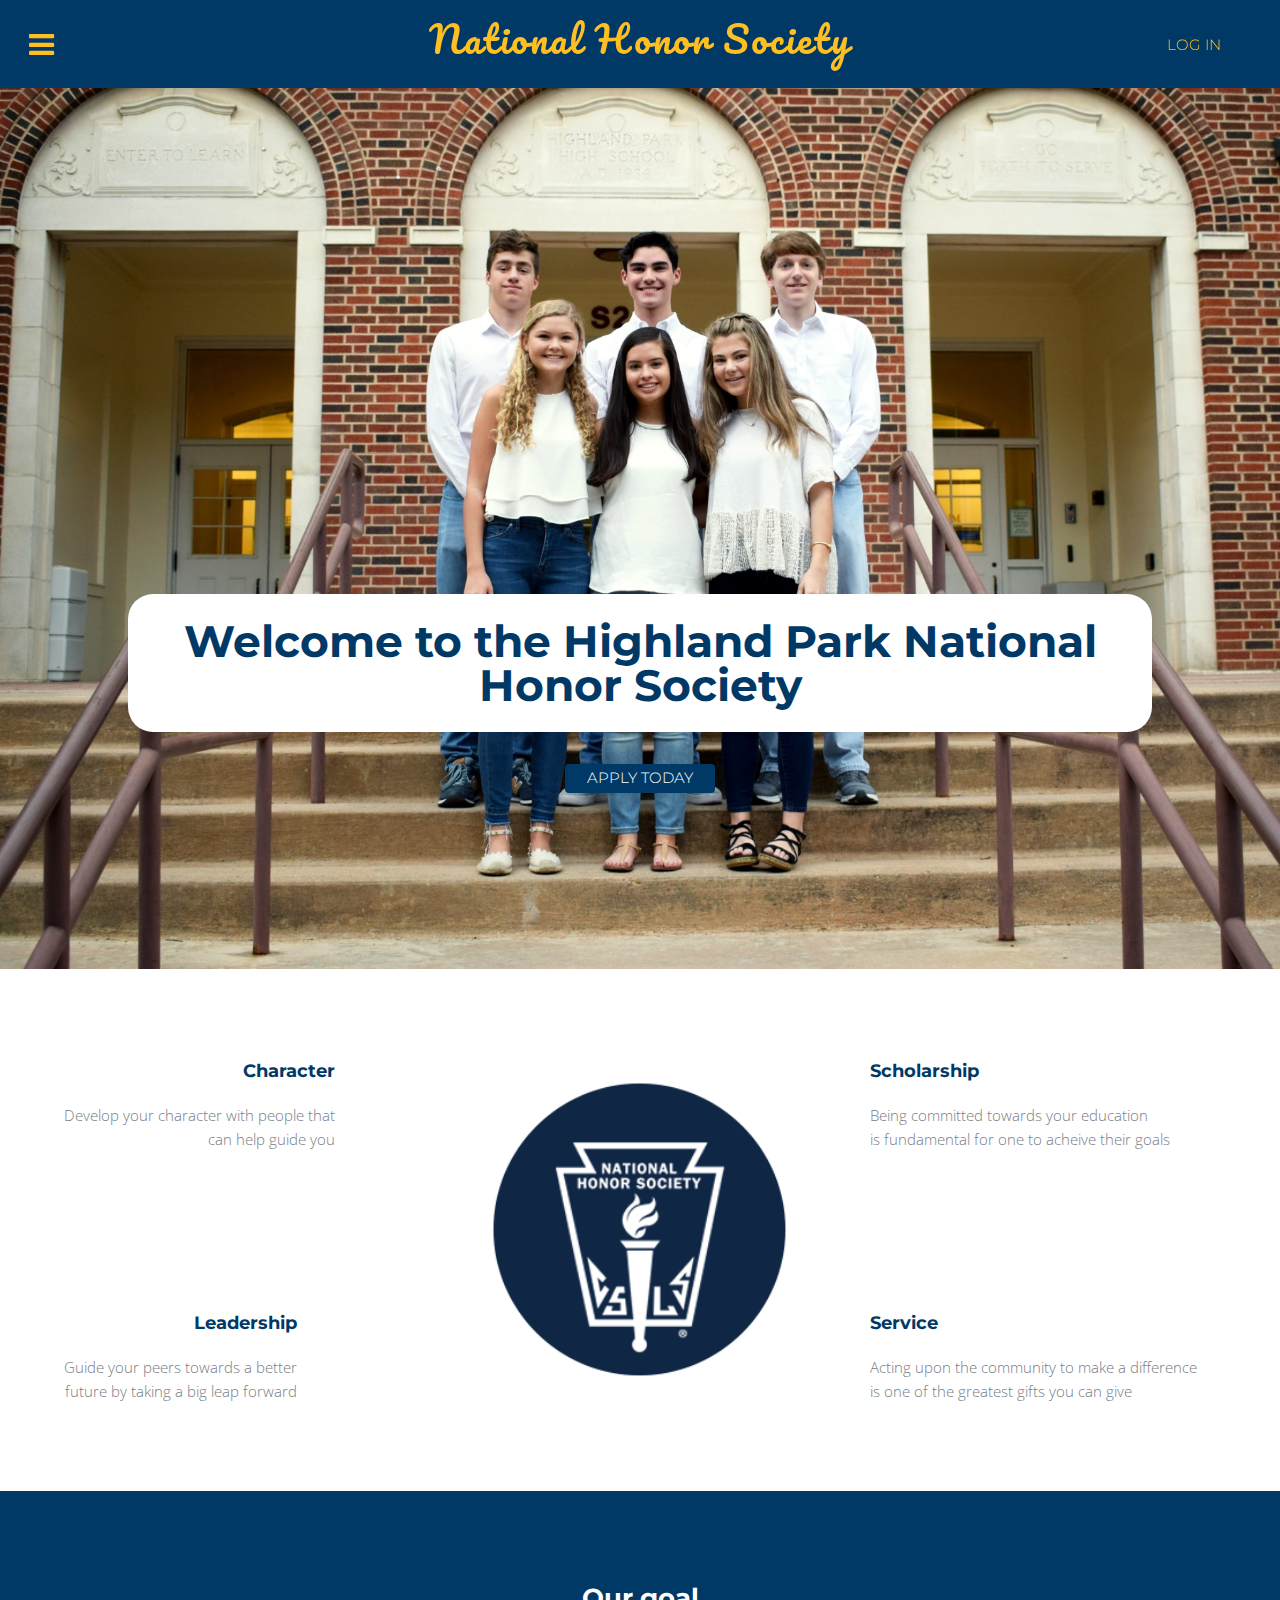
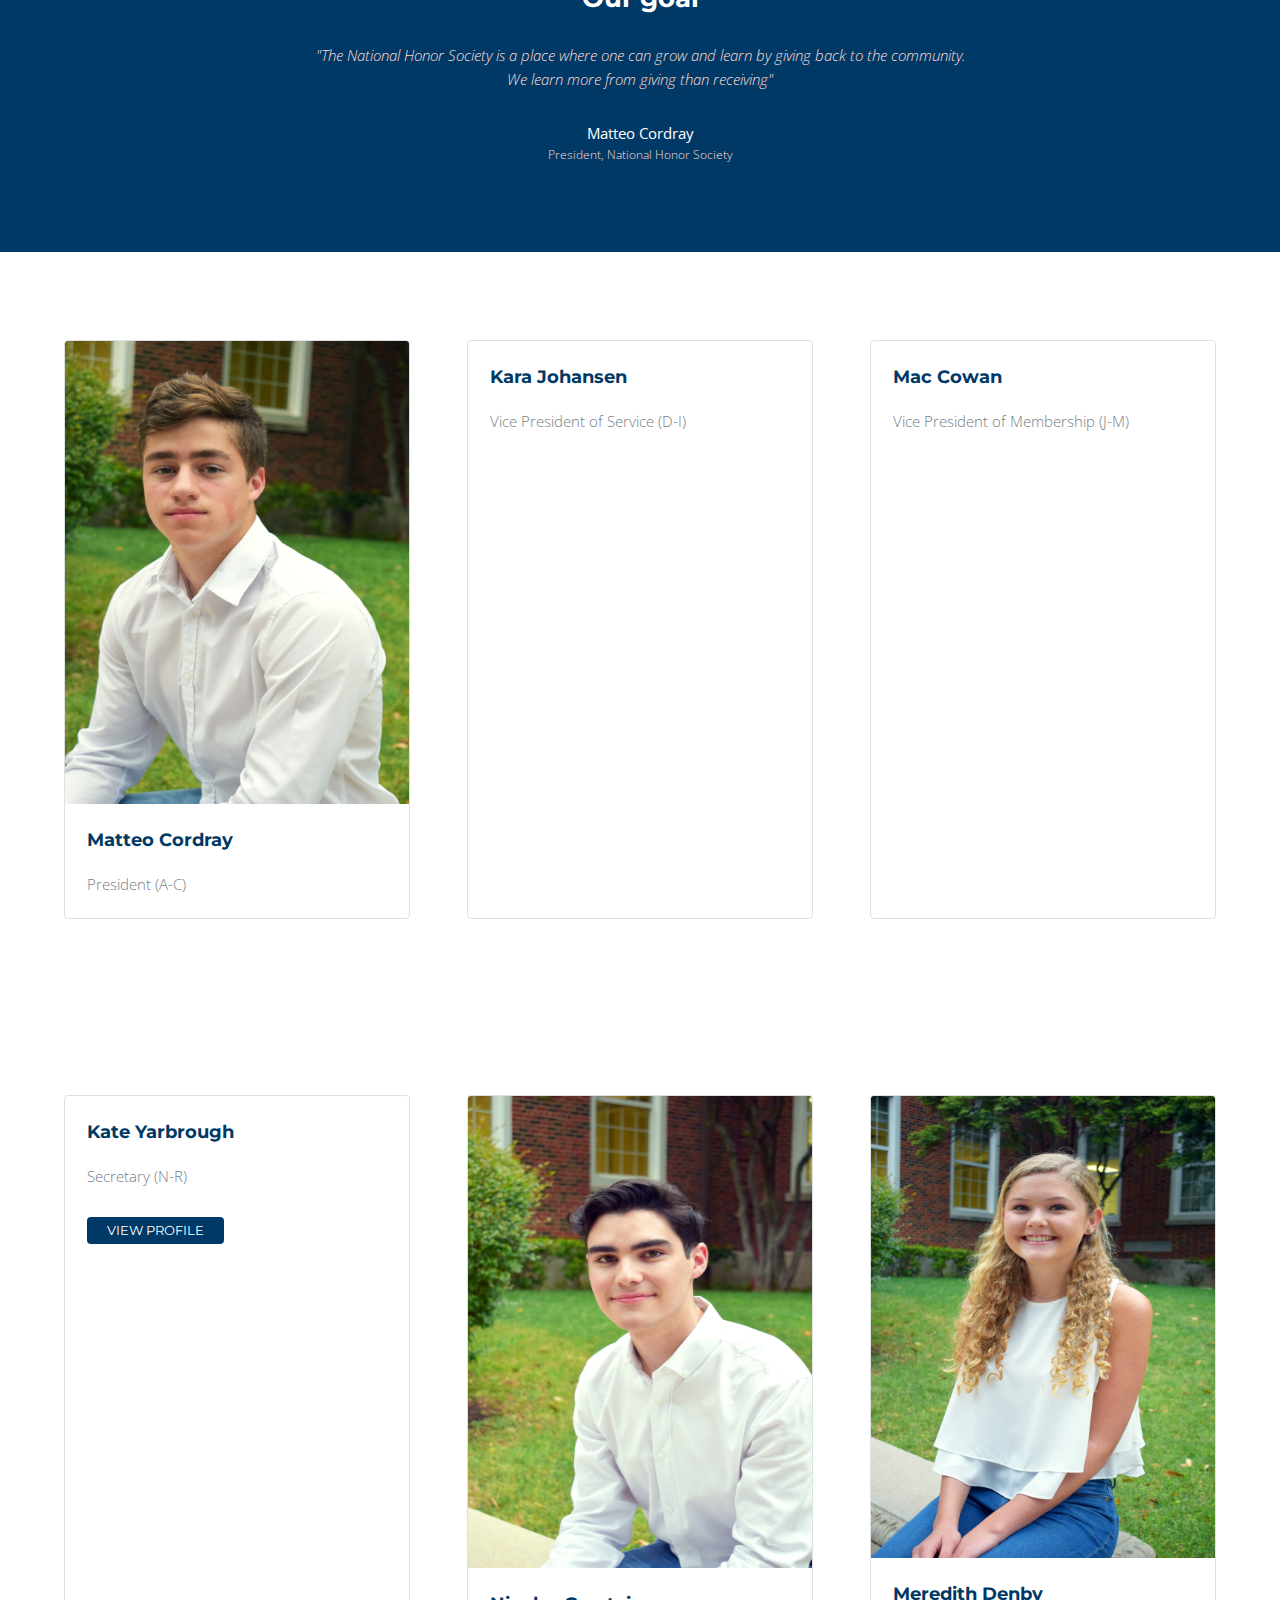
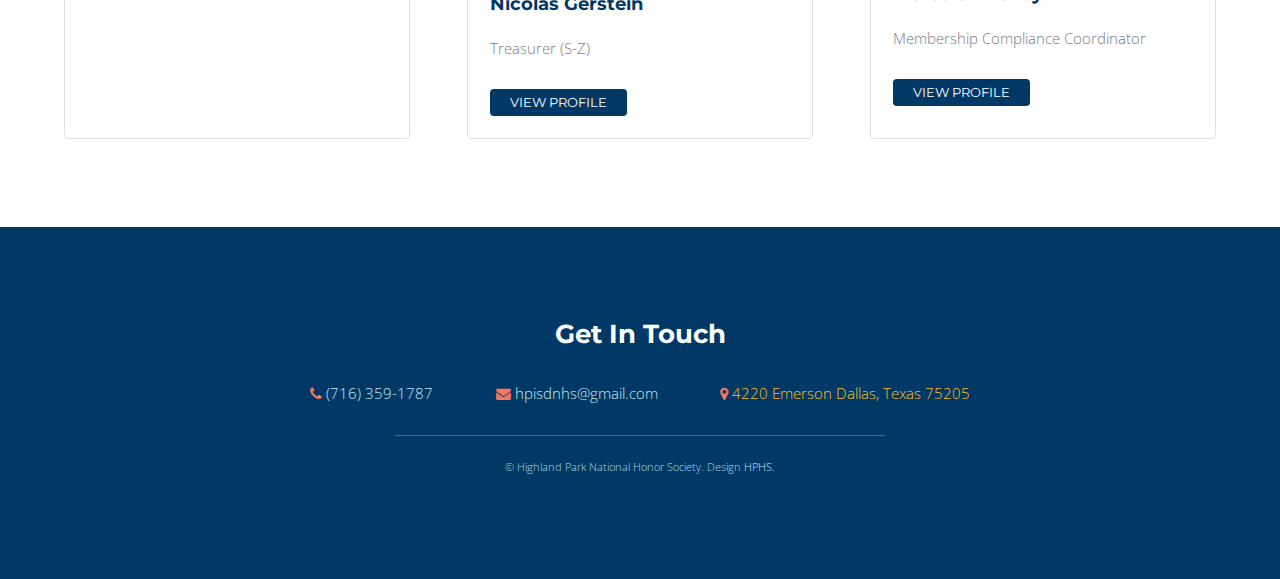
==== commit c4c42613: "Image fix 1" ====
--- a/index.html
+++ b/index.html
@@ -99,7 +99,7 @@
 				<div class="inner flex flex-3">
 					<div class="flex-item box">
 						<div class="image fit">
-							<img src="images/Matteo.jpg" alt="" />
+							<img src="images/Matteo1.jpg" alt="" />
 						</div>
 						<div class="content">
 							<h3>Matteo Cordray</h3>
@@ -147,7 +147,8 @@
 									<div class="modal-content">
 
 										<div class="modal-header">
-											<h2>Kate Yarbrough</h2>
+											<button id="closeKate" style="float: right;">X</button>
+											<h2 style="float:left;">Kate Yarbrough</h2>
 										</div>
 
 										<div class="modal-body">
@@ -170,7 +171,7 @@
 					</div>
 					<div class="flex-item box">
 						<div class="image fit">
-							<img src="images/Nick.jpg" alt="" />
+							<img src="images/Nick1.jpg" alt="" />
 						</div>
 						<div class="content">
 							<h3>Nicolas Gerstein</h3>
@@ -190,11 +191,13 @@
 										</div>
 
 										<div class="modal-body">
-											<img src="images/Nick.jpg" alt="" class="profilepic" />
+											<img src="images/Nick1.jpg" alt="" class="profilepic" style="float: left;"/>
+											<div style="float: right;">
 											<p>Treasurer (S-Z)</p>
 											<p>The Treasurer is in charge of the Spring Service Project, as well as overseeing
 											 and managing the NHS chapter's budget and bank account.</p>
 										</div>
+									</div>
 
 										<div class="modal-footer">
 											<ul class="actions">
@@ -209,7 +212,7 @@
 					</div>
 					<div class="flex-item box">
 						<div class="image fit">
-							<img src="images/Meredith.jpg" alt=""/>
+							<img src="images/Meredith1.jpg" alt=""/>
 						</div>
 						<div class="content">
 							<h3>Meredith Denby</a></h3>
@@ -223,20 +226,21 @@
 									<div class="modal-content">
 
 										<div class="modal-header">
-											<h2>Meredith Denby</h2>
+											<button id="closeMer" style="float: right;">X</button>
+											<h2 style="float:left;">Meredith Denby</h2>
 										</div>
 
 										<div class="modal-body">
-											<img src="images/Meredith.jpg" alt="" class="profilepic" />
+											<img src="images/Meredith1.jpg" alt="" class="profilepic" />
 											<p>Membership Compliance Coordinator</p>
-											<p>The Treasurer is in charge of the Spring Service Project, as well as overseeing
-											 and managing the NHS chapter's budget and bank account.</p>
+											<p>The Membership Compliance Coordinator is in charge of communicating between officers and members and getting
+											 the word out when an event is coming.</p>
 										</div>
 
 										<div class="modal-footer">
 											<ul class="actions">
-												<li><span class="icon fa-phone"></span> <a href="#">(214) 830-7515</a></li>
-												<li><span class="icon fa-envelope"></span> <a href="#">ngerstein@gmail.com</a></li>
+												<li><span class="icon fa-phone"></span> <a href="#">(214) 620-6115</a></li>
+												<li><span class="icon fa-envelope"></span> <a href="#">mecdenby@icloud.com</a></li>
 											</ul>
 										</div>
 
--- a/assets/css/main.css
+++ b/assets/css/main.css
@@ -3017,7 +3017,7 @@
 			    padding: 20px;
 			    border: 1px solid #888;
 			    width: 80%; /* Could be more or less, depending on screen size */
-					max-width: 18%;
+					max-width: 25%;
 					border-radius: 25px;
 			}
 
@@ -3046,6 +3046,10 @@
 
 				#banner h1 {
 					border-radius: 30px;
+				}
+
+				#closeNick {
+					padding: 5px;
 				}
 
 			}
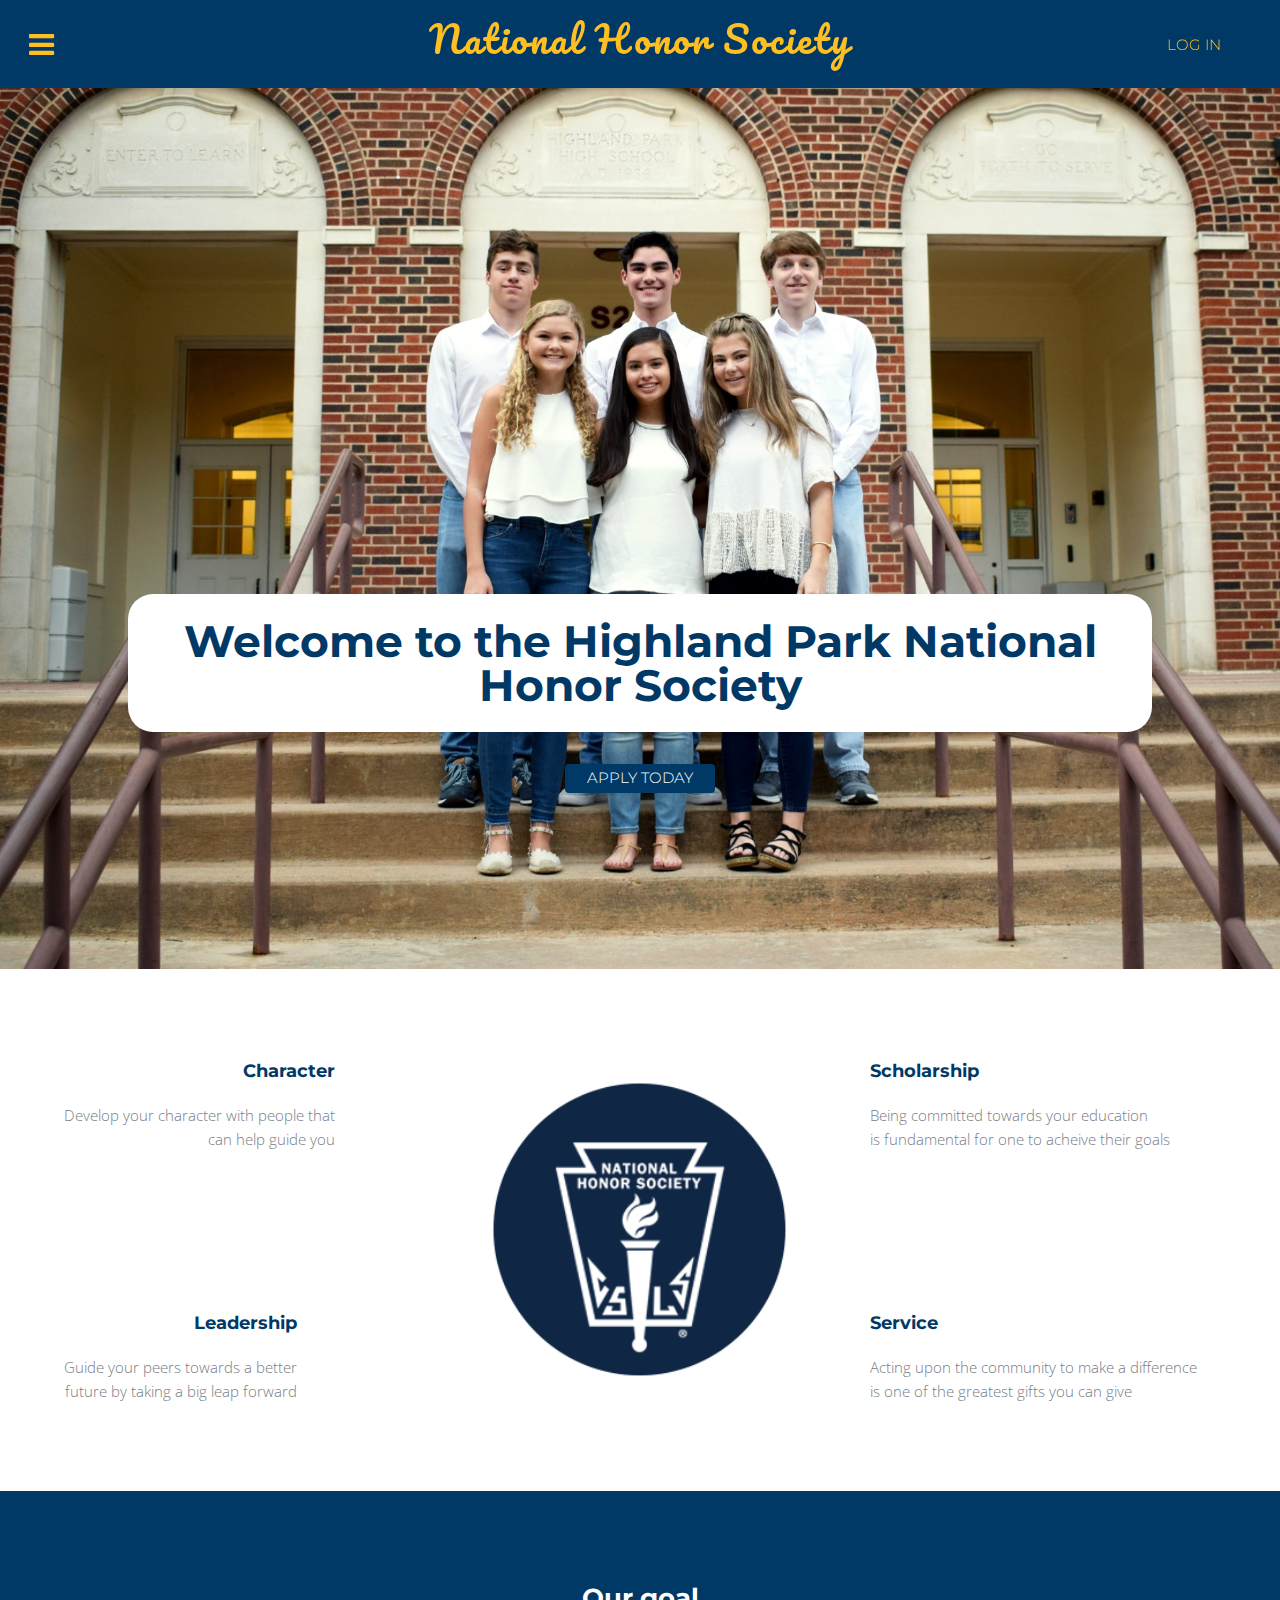
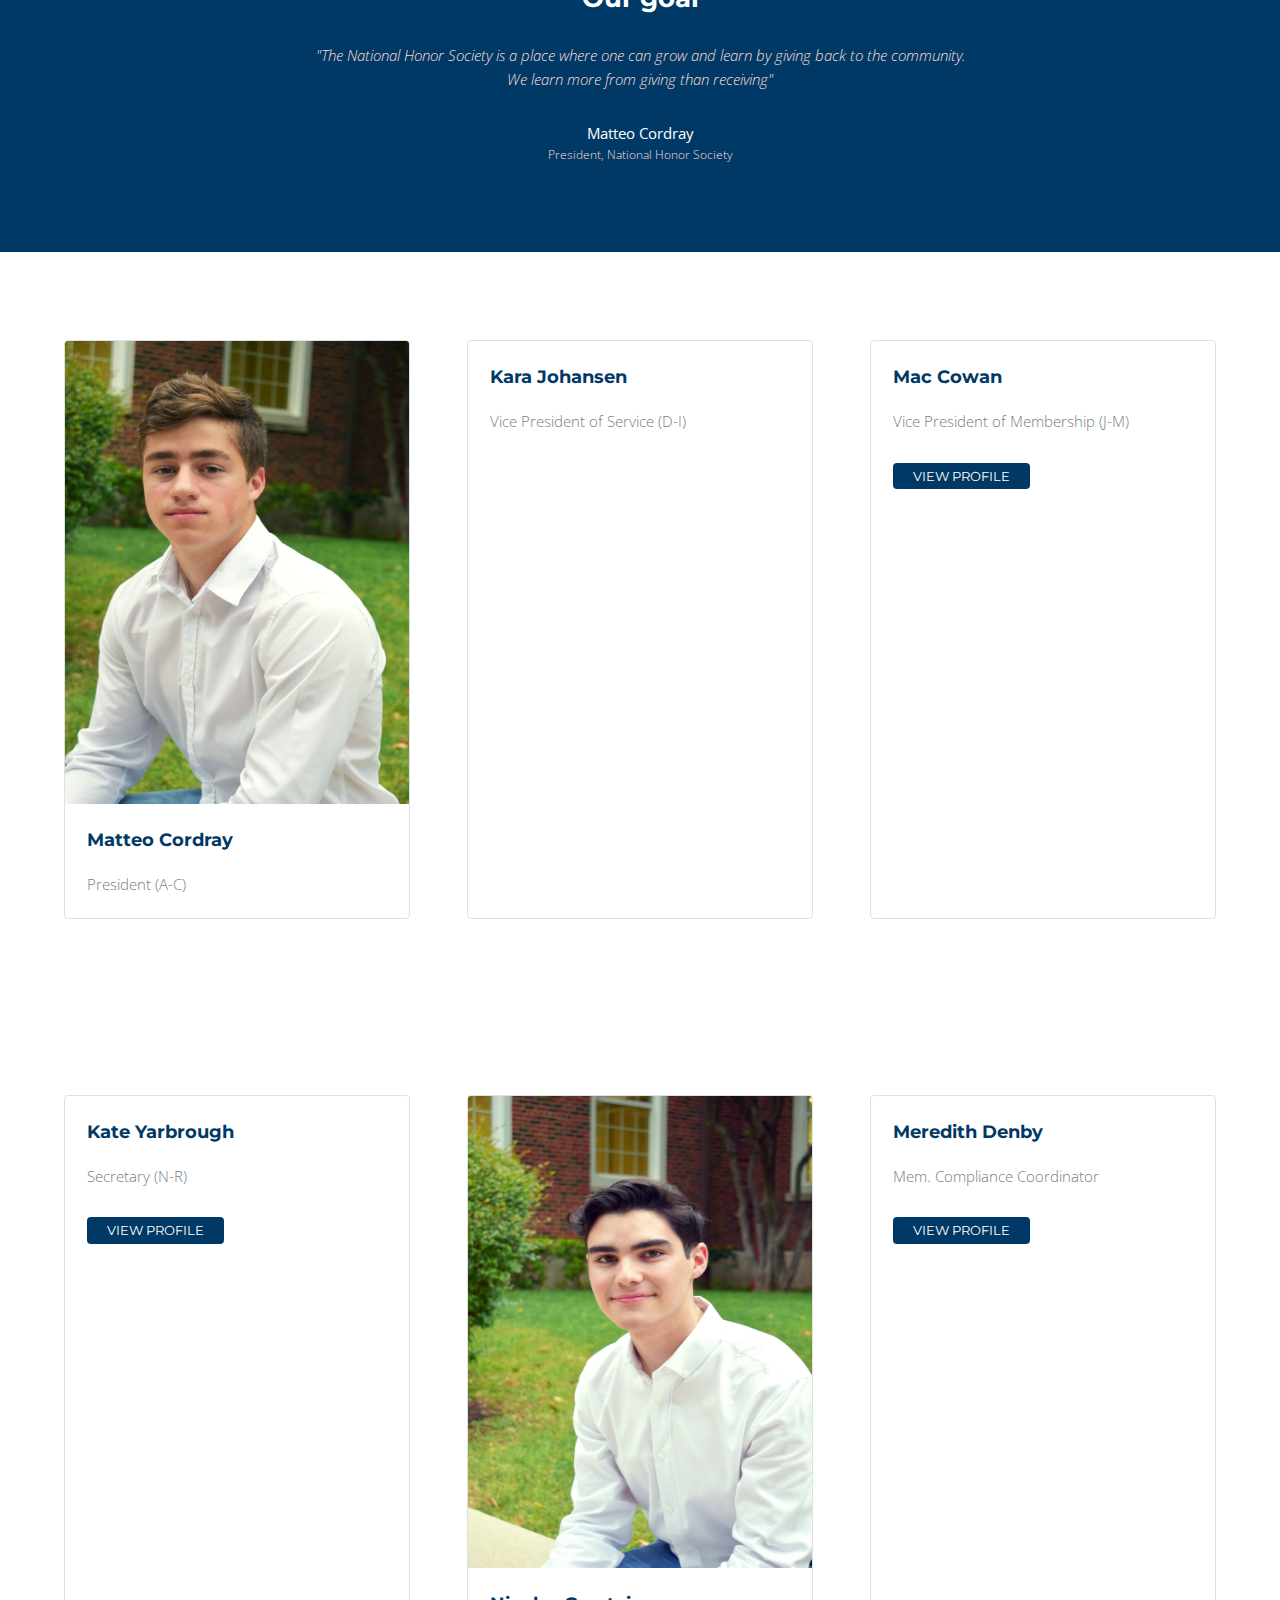
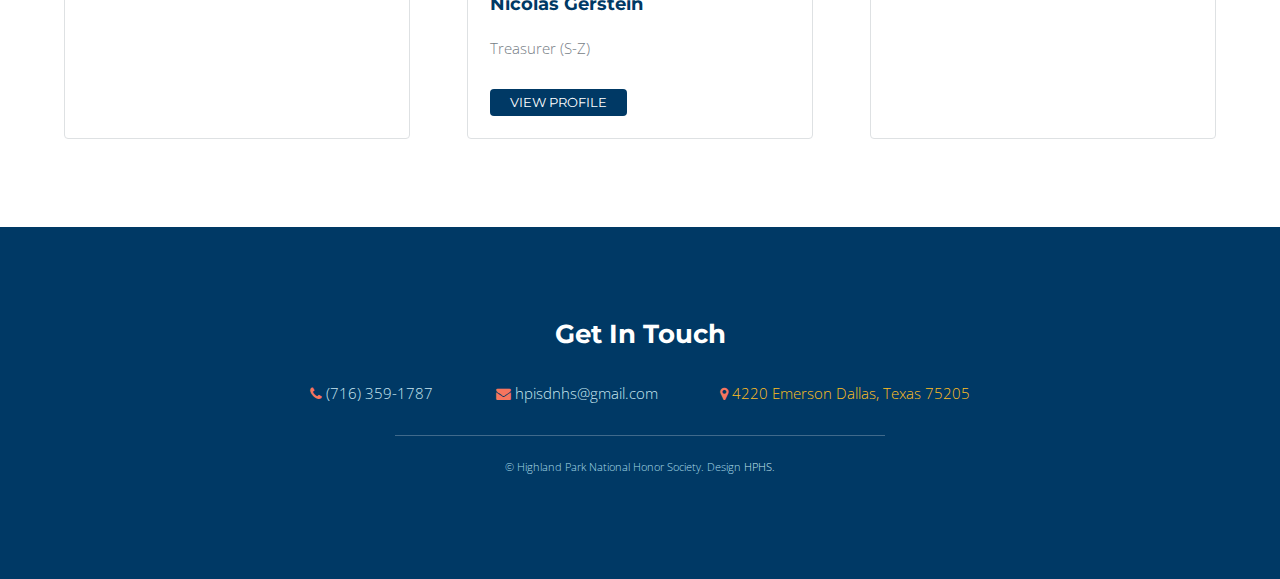
==== commit dd457f22: "N" ====
--- a/index.html
+++ b/index.html
@@ -122,6 +122,37 @@
 						<div class="content">
 							<h3>Mac Cowan</h3>
 							<p>Vice President of Membership (J-M)</p>
+
+
+							<button id="myBtnMac">View profile</button>
+
+							 <!--Modal Mac-->
+
+								<div id="myModalMac" class="modal">
+									 <!--Modal content-->
+									<div class="modal-content">
+
+										<div class="modal-header">
+											<button id="closeMac" style="float: right;">X</button>
+											<h2 style="float:left;">Mac Cowan</h2>
+										</div>
+
+										<div class="modal-body">
+											<img src="images/Mac.jpg" alt="" class="profilepic" />
+											<p>Secretary (N-R)</p>
+											<p>The Secretary is in charge of communicating between officers and members and getting the word
+											 out when an event is coming up</p>
+										</div>
+
+										<div class="modal-footer">
+											<ul class="actions">
+												<li><span class="icon fa-phone"></span> <a href="214-830-7515">(214) 830-7515</a></li>
+												<li><span class="icon fa-envelope"></span> <a href="#">maccowan26@yahoo.com</a></li>
+											</ul>
+										</div>
+
+										</div>
+								</div>
 						</div>
 					</div>
 				</div>
@@ -212,11 +243,11 @@
 					</div>
 					<div class="flex-item box">
 						<div class="image fit">
-							<img src="images/Meredith1.jpg" alt=""/>
+							<img src="images/Meredith2.jpg" alt=""/>
 						</div>
 						<div class="content">
 							<h3>Meredith Denby</a></h3>
-							<p>Membership Compliance Coordinator</p>
+							<p>Mem. Compliance Coordinator</p>
 							<button id="myBtnMer">View profile</button>
 
 							<!-- Modal Meredith -->
@@ -231,8 +262,8 @@
 										</div>
 
 										<div class="modal-body">
-											<img src="images/Meredith1.jpg" alt="" class="profilepic" />
-											<p>Membership Compliance Coordinator</p>
+											<img src="images/Meredith2.jpg" alt="" class="profilepic" />
+											<p>Member Compliance Coordinator</p>
 											<p>The Membership Compliance Coordinator is in charge of communicating between officers and members and getting
 											 the word out when an event is coming.</p>
 										</div>
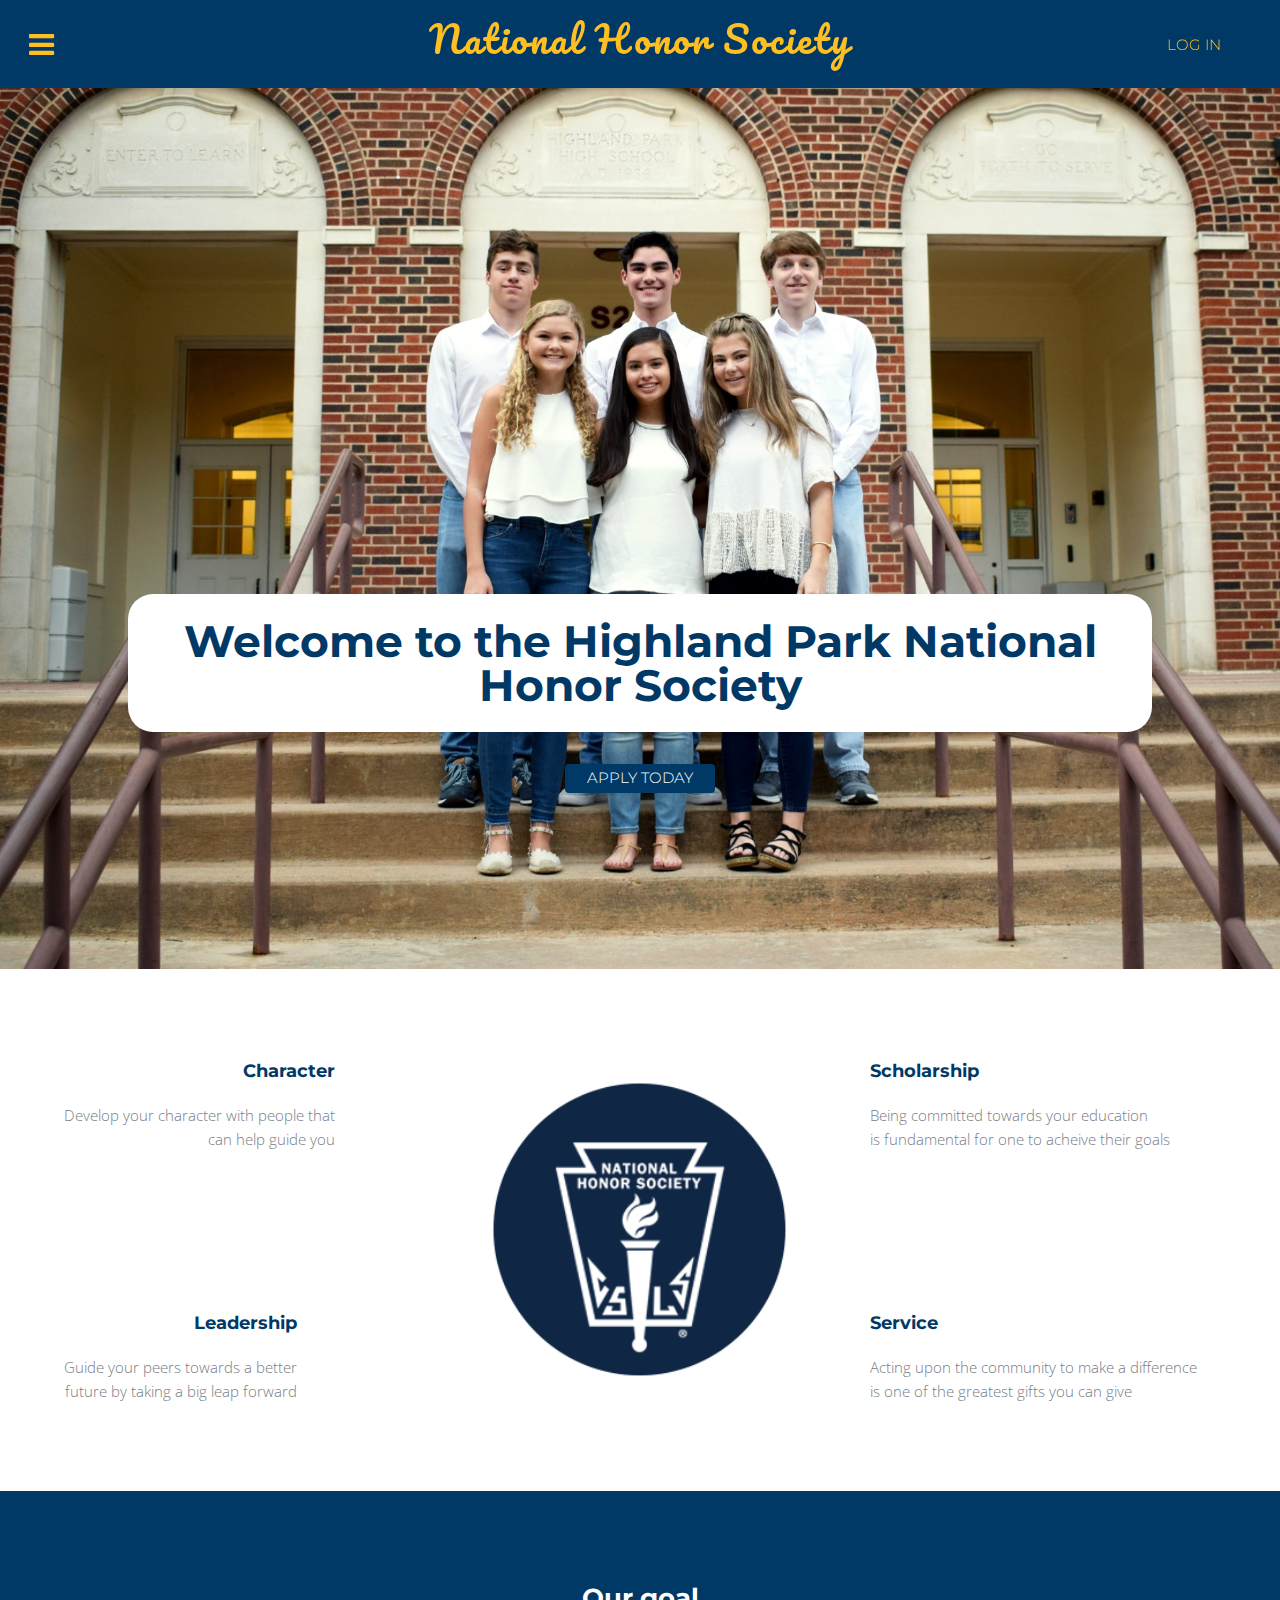
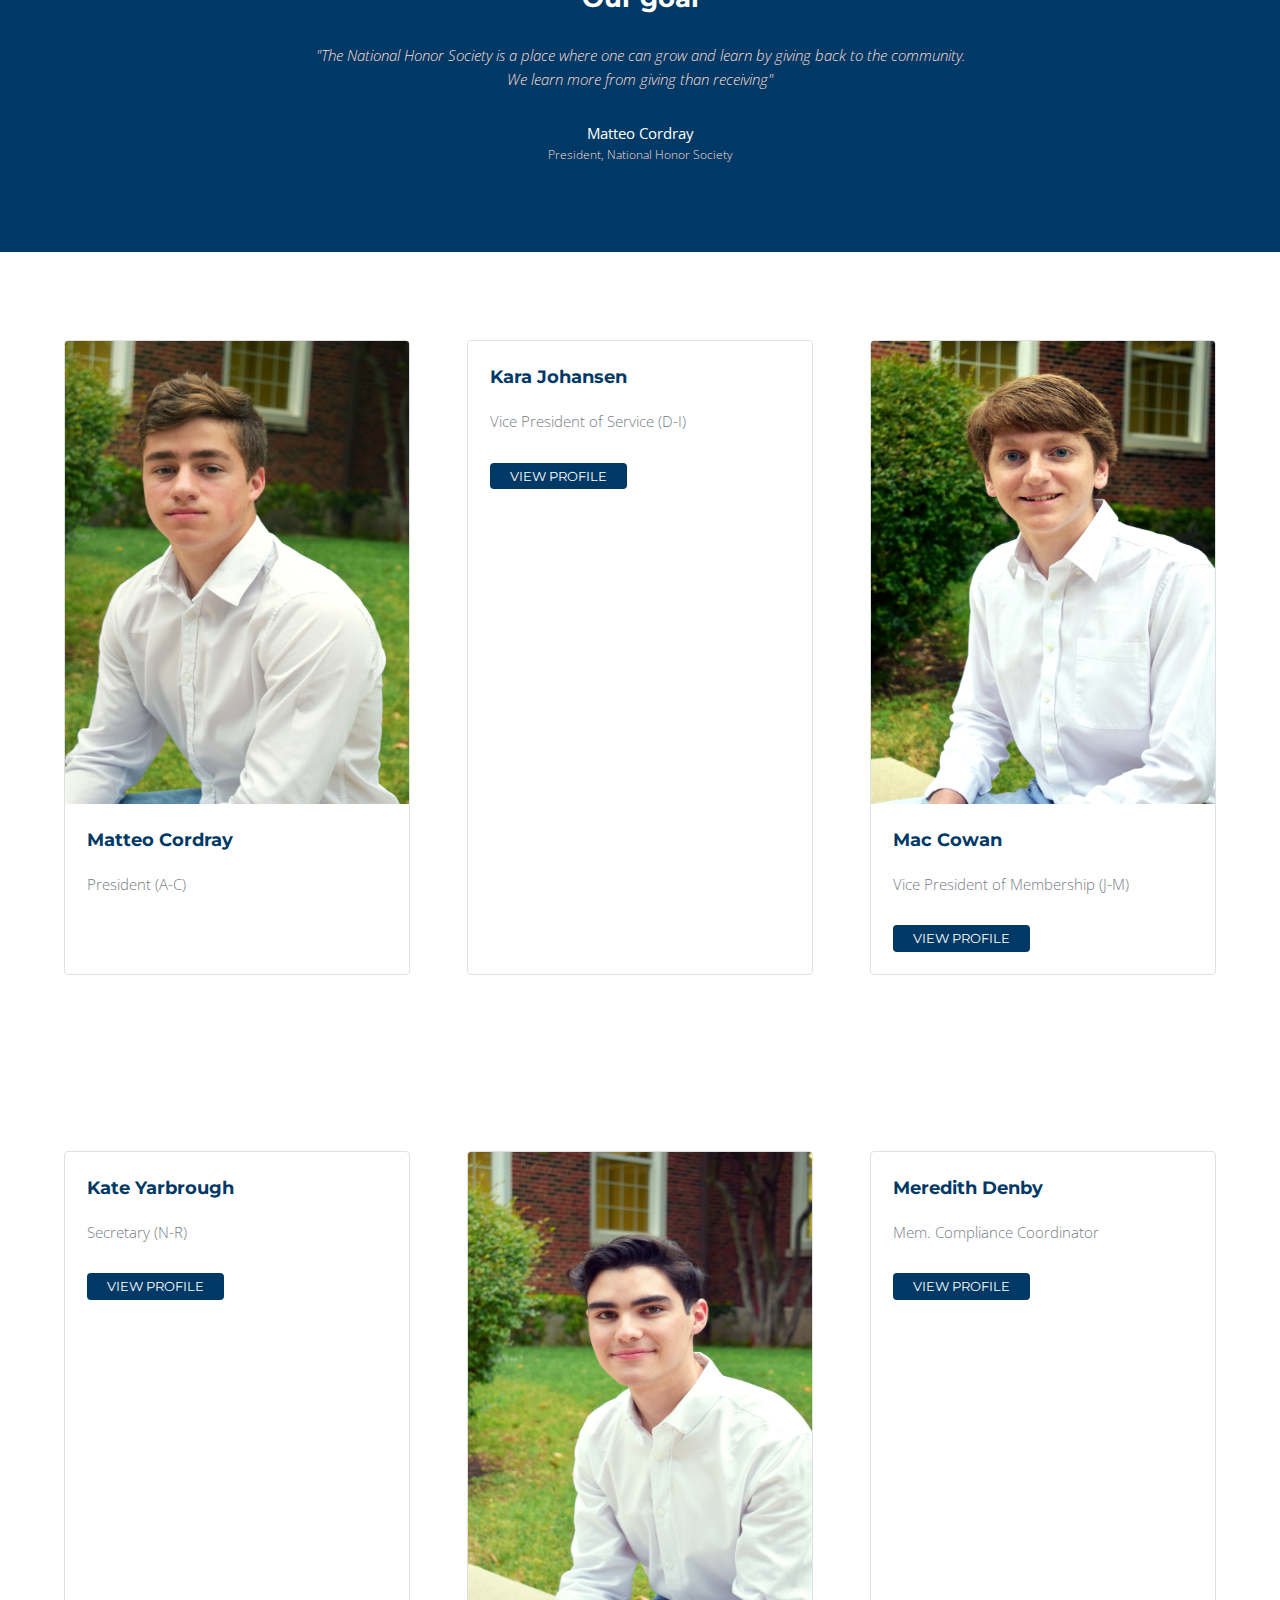
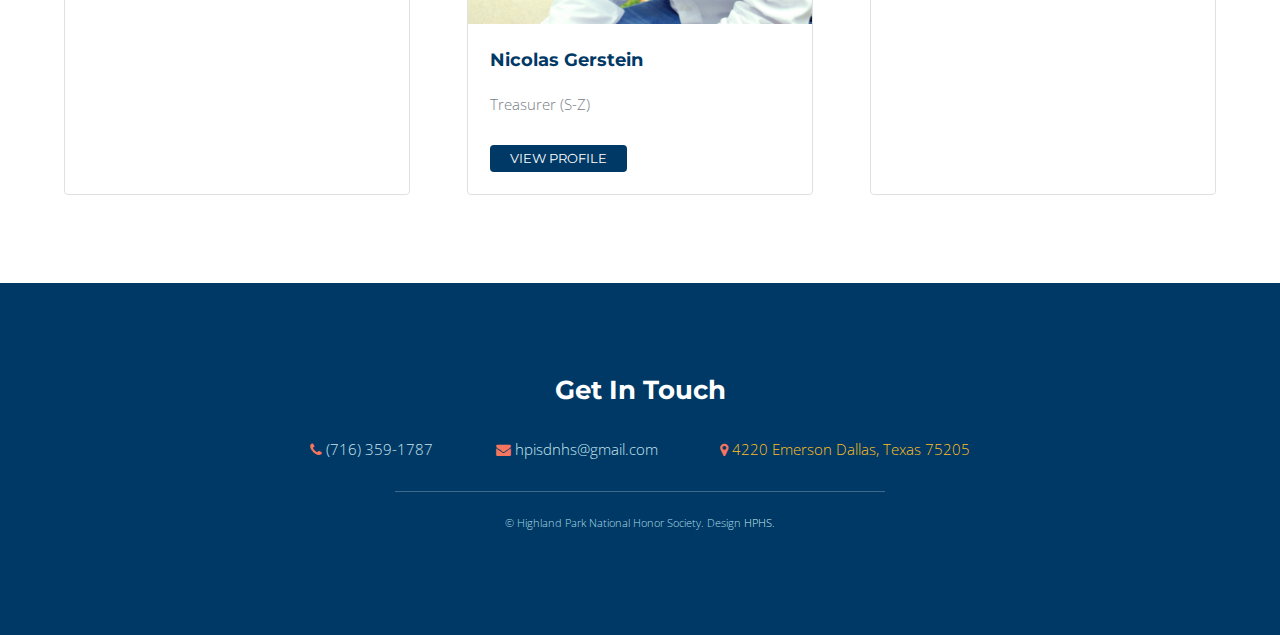
==== commit 4f1d9c13: "button fix 3" ====
--- a/index.html
+++ b/index.html
@@ -113,11 +113,41 @@
 						<div class="content">
 							<h3>Kara Johansen</h3>
 							<p>Vice President of Service (D-I)</p>
-						</div>
-					</div>
-					<div class="flex-item box">
-						<div class="image fit">
-							<img src="images/Mac.jpg" alt="" />
+
+							<button id="myBtnKara">View profile</button>
+
+							 <!--Modal Nick-->
+
+								<div id="myModalKara" class="modal">
+									 <!--Modal content-->
+									<div class="modal-content">
+
+										<div class="modal-header">
+											<button id="closeKara" style="float: right;">X</button>
+											<h2 style="float:left;">Kara Johansen</h2>
+										</div>
+
+										<div class="modal-body">
+											<img src="images/Kate.jpg" alt="" class="profilepic" />
+											<p>Vice President of Service (D-I)</p>
+											<p>The Secretary is in charge of communicating between officers and members and getting the word
+											 out when an event is coming up.</p>
+										</div>
+
+										<div class="modal-footer">
+											<ul class="actions">
+												<li><span class="icon fa-phone"></span> <a href="#">(214) 901-4480</a></li>
+												<li><span class="icon fa-envelope"></span> <a href="#">kara.hpscots@gmail.com</a></li>
+											</ul>
+										</div>
+
+										</div>
+								</div>
+						</div>
+					</div>
+					<div class="flex-item box">
+						<div class="image fit">
+							<img src="images/Mac1.jpg" alt="" />
 						</div>
 						<div class="content">
 							<h3>Mac Cowan</h3>
@@ -138,15 +168,14 @@
 										</div>
 
 										<div class="modal-body">
-											<img src="images/Mac.jpg" alt="" class="profilepic" />
-											<p>Secretary (N-R)</p>
-											<p>The Secretary is in charge of communicating between officers and members and getting the word
-											 out when an event is coming up</p>
-										</div>
-
-										<div class="modal-footer">
-											<ul class="actions">
-												<li><span class="icon fa-phone"></span> <a href="214-830-7515">(214) 830-7515</a></li>
+											<img src="images/Mac1.jpg" alt="" class="profilepic" />
+											<p>VP of Membership (J-M)</p>
+											<p>The vice president of membership is in charge of the induction ceremony, and runs the application meetings throughout the year</p>
+										</div>
+
+										<div class="modal-footer">
+											<ul class="actions">
+												<li><span class="icon fa-phone"></span> <a href="214-830-7515">(214) 449-4344</a></li>
 												<li><span class="icon fa-envelope"></span> <a href="#">maccowan26@yahoo.com</a></li>
 											</ul>
 										</div>
@@ -186,7 +215,7 @@
 											<img src="images/Kate.jpg" alt="" class="profilepic" />
 											<p>Secretary (N-R)</p>
 											<p>The Secretary is in charge of communicating between officers and members and getting the word
-											 out when an event is coming up</p>
+											 out when an event is coming up.</p>
 										</div>
 
 										<div class="modal-footer">
@@ -217,13 +246,13 @@
 									<div class="modal-content">
 
 										<div class="modal-header">
-											<button id="closeNick" style="float: right;">X</button>
+											<button id="closeNick" class="closebtn" style="float: right;">X</button>
 											<h2 style="float:left;">Nick Gerstein</h2>
 										</div>
 
 										<div class="modal-body">
-											<img src="images/Nick1.jpg" alt="" class="profilepic" style="float: left;"/>
-											<div style="float: right;">
+											<img src="images/Nick1.jpg" alt="" class="profilepic"/>
+											<div>
 											<p>Treasurer (S-Z)</p>
 											<p>The Treasurer is in charge of the Spring Service Project, as well as overseeing
 											 and managing the NHS chapter's budget and bank account.</p>
--- a/assets/css/main.css
+++ b/assets/css/main.css
@@ -3048,10 +3048,14 @@
 					border-radius: 30px;
 				}
 
-				#closeNick {
-					padding: 5px;
+				.closebtn {
+					padding: 0 5px 0 5px;
 				}
 
+			}
+
+			@media screen and (max-width: 960px){
+				
 			}
 
 		/*ADDED CSS END */
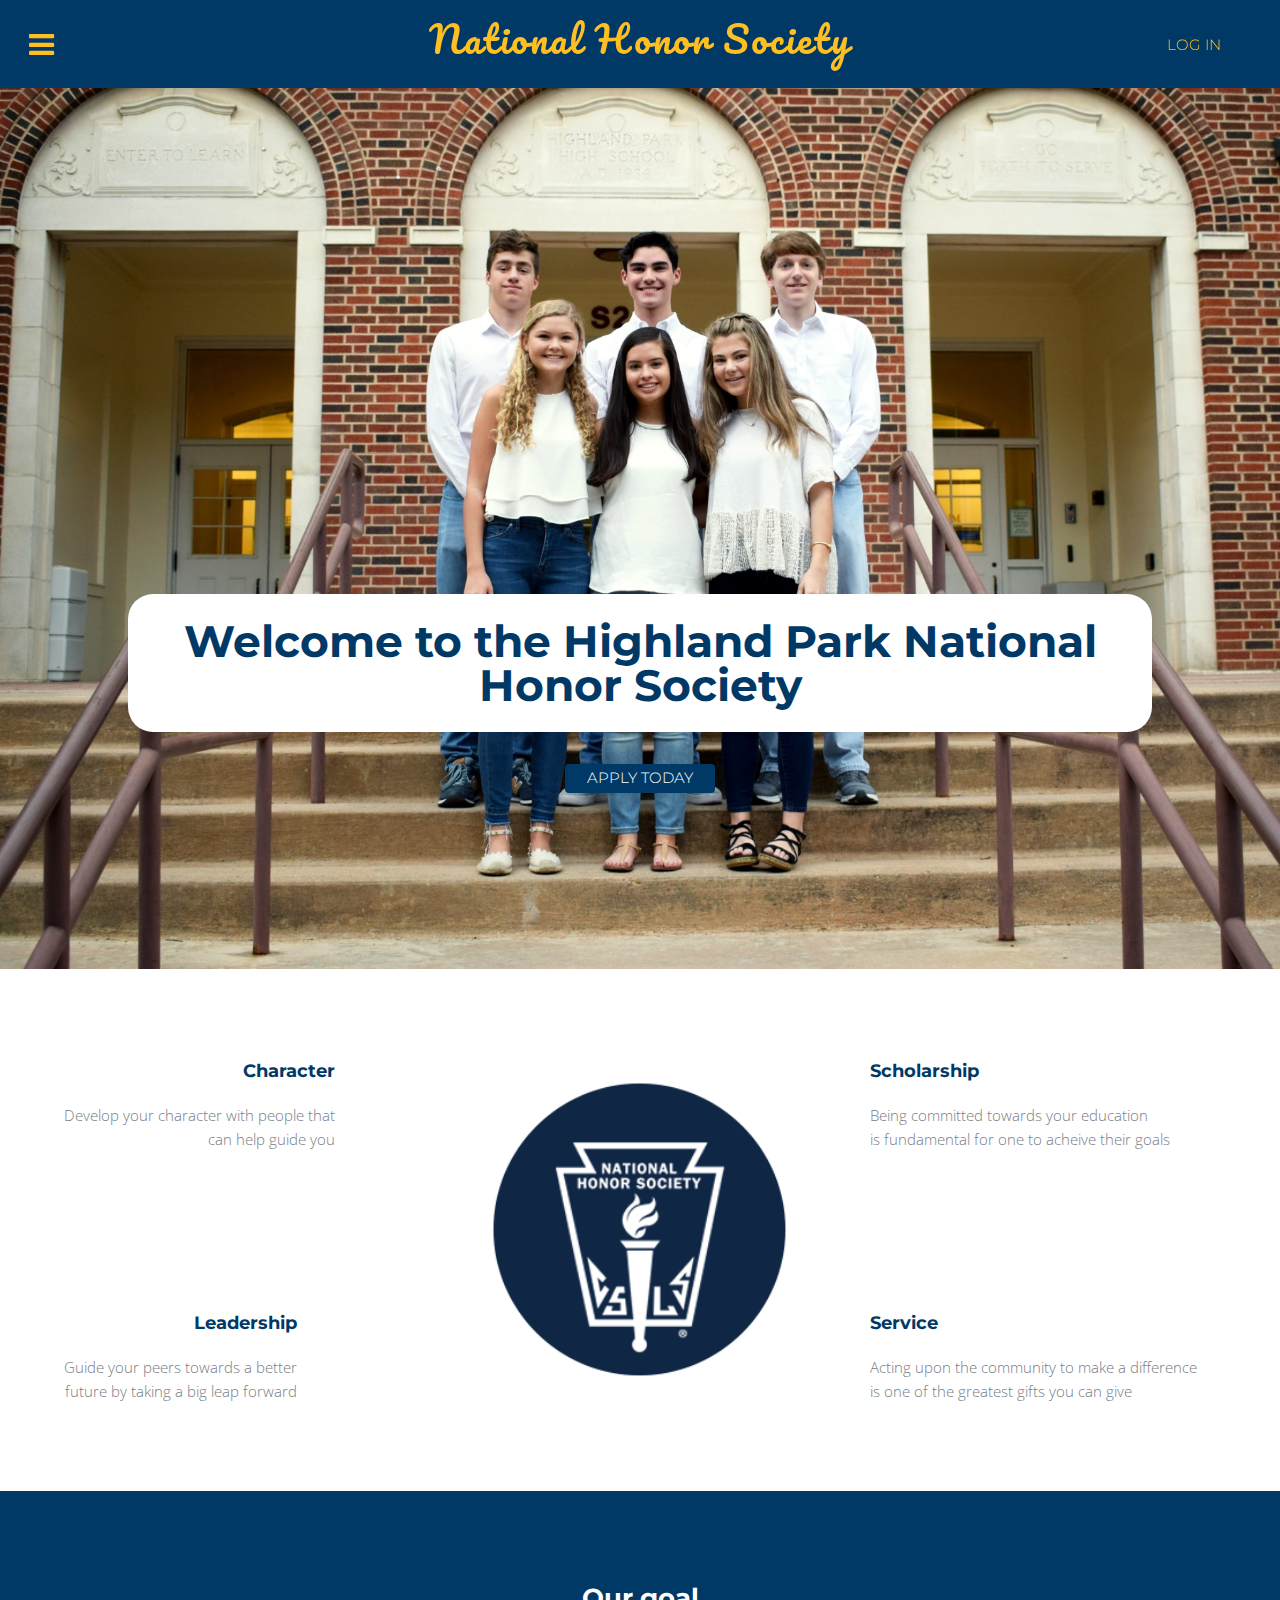
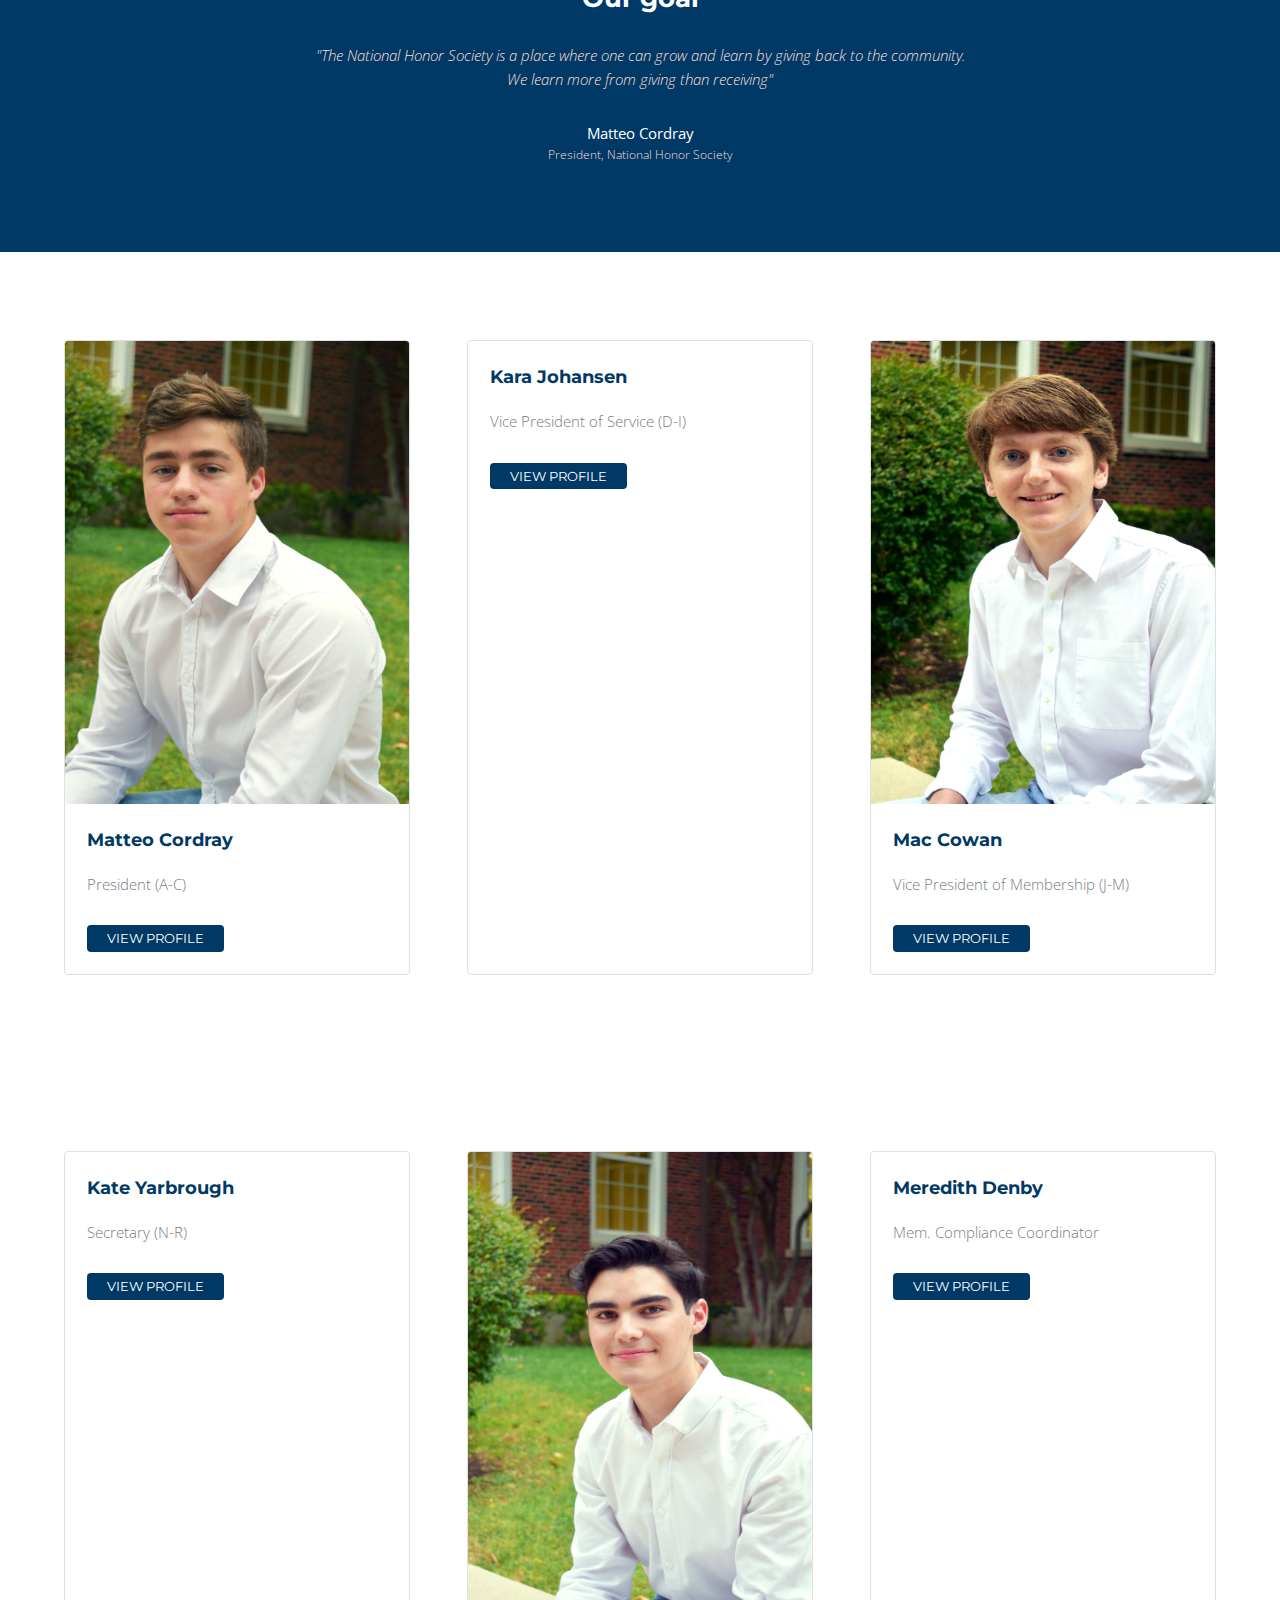
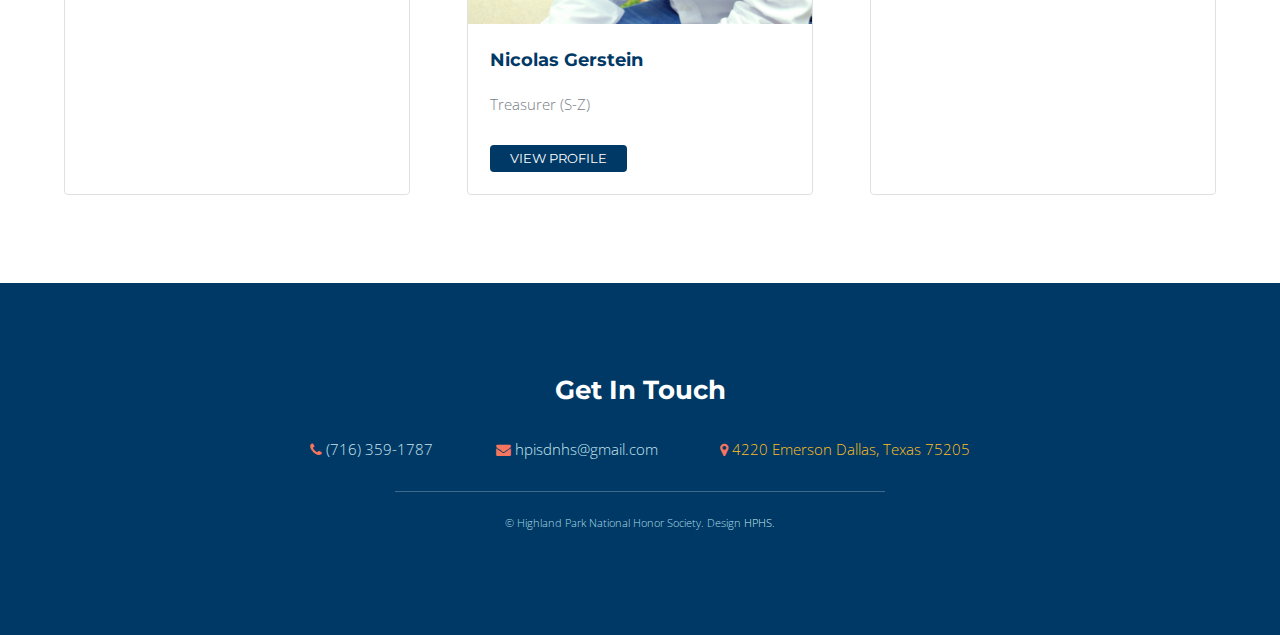
==== commit f1c8b9ec: "Added forms" ====
--- a/index.html
+++ b/index.html
@@ -29,7 +29,7 @@
 				<ul class="links">
 					<li><a href="index.html">Home</a></li>
 					<li><a href="#">Calendar</a></li>
-					<li><a href="#">Forms</a></li>
+					<li><a href="forms.html">Forms</a></li>
 					<li><a href="#">Contact</a></li>
 					<li><a href="#">My Profile</a></li>
 				</ul>
@@ -104,8 +104,39 @@
 						<div class="content">
 							<h3>Matteo Cordray</h3>
 							<p>President (A-C)</p>
-						</div>
-					</div>
+
+							<button id="myBtnMatteo">View profile</button>
+
+							 <!--Modal Kara-->
+
+								<div id="myModalMatteo" class="modal">
+									 <!--Modal content-->
+									<div class="modal-content">
+
+										<div class="modal-header">
+											<button id="closeMatteo" style="float: right;">X</button>
+											<h2 style="float:left;">Matteo Cordray</h2>
+										</div>
+
+										<div class="modal-body">
+											<img src="images/Matteo.jpg" alt="" class="profilepic" />
+											<p>President (A-C)</p>
+											<p>The President is in charge of overseeing all other officers, preparing meetings,
+											 and managing the website. </p>
+										</div>
+
+										<div class="modal-footer">
+											<ul class="actions">
+												<li><span class="icon fa-phone"></span> <a href="#">(214) 929-4712</a></li>
+												<li><span class="icon fa-envelope"></span> <a href="#">matteo.cordray@gmail.com</a></li>
+											</ul>
+										</div>
+
+										</div>
+								</div>
+						</div>
+					</div>
+
 					<div class="flex-item box">
 						<div class="image fit">
 							<img src="images/Kara.jpg" alt="" />
@@ -116,7 +147,7 @@
 
 							<button id="myBtnKara">View profile</button>
 
-							 <!--Modal Nick-->
+							 <!--Modal Kara-->
 
 								<div id="myModalKara" class="modal">
 									 <!--Modal content-->
@@ -128,7 +159,7 @@
 										</div>
 
 										<div class="modal-body">
-											<img src="images/Kate.jpg" alt="" class="profilepic" />
+											<img src="images/Kara.jpg" alt="" class="profilepic" />
 											<p>Vice President of Service (D-I)</p>
 											<p>The Secretary is in charge of communicating between officers and members and getting the word
 											 out when an event is coming up.</p>
--- a/assets/css/main.css
+++ b/assets/css/main.css
@@ -2967,6 +2967,62 @@
 			color: #003965;
 		}
 
+		.headerforms {
+			background: url("images/headerblue.png");
+		}
+
+		#formstitle {
+			font-size: 5em;
+			color: #003965;
+			padding: 5%;
+			display: inline-block;
+		}
+
+		#separator {
+			width: 100%;
+			height: 100px;
+			background: white; /* For browsers that do not support gradients */
+    background: -webkit-linear-gradient(white, yellow); /* For Safari 5.1 to 6.0 */
+    background: -o-linear-gradient(white, yellow); /* For Opera 11.1 to 12.0 */
+    background: -moz-linear-gradient(white, yellow); /* For Firefox 3.6 to 15 */
+    background: linear-gradient(white, yellow); /* Standard syntax */
+		}
+
+		/* JUNIORS ADDED CSS */
+
+		.juniorsmain {
+			background: yellow;
+		}
+
+		.juniorstitle {
+			width: 100%;
+		}
+
+		#juniorformstitle {
+			text-align: center;
+			font-size: 4em;
+			color: #003965;
+		}
+
+		#test {
+			text-align: center;
+			padding: 1%;
+		}
+
+		#juniorforms{
+			display: flex;
+			justify-content: center;
+			flex-direction: column;
+			margin: 0;
+			vertical-align: middle;
+		}
+
+		#formsicon {
+			display: inline-block;
+			float:right;
+			width: 20%;
+		}
+
 		.formsid {
 			font-size: 1.5em;
 			list-style: none;
@@ -3055,7 +3111,7 @@
 			}
 
 			@media screen and (max-width: 960px){
-				
+
 			}
 
 		/*ADDED CSS END */
